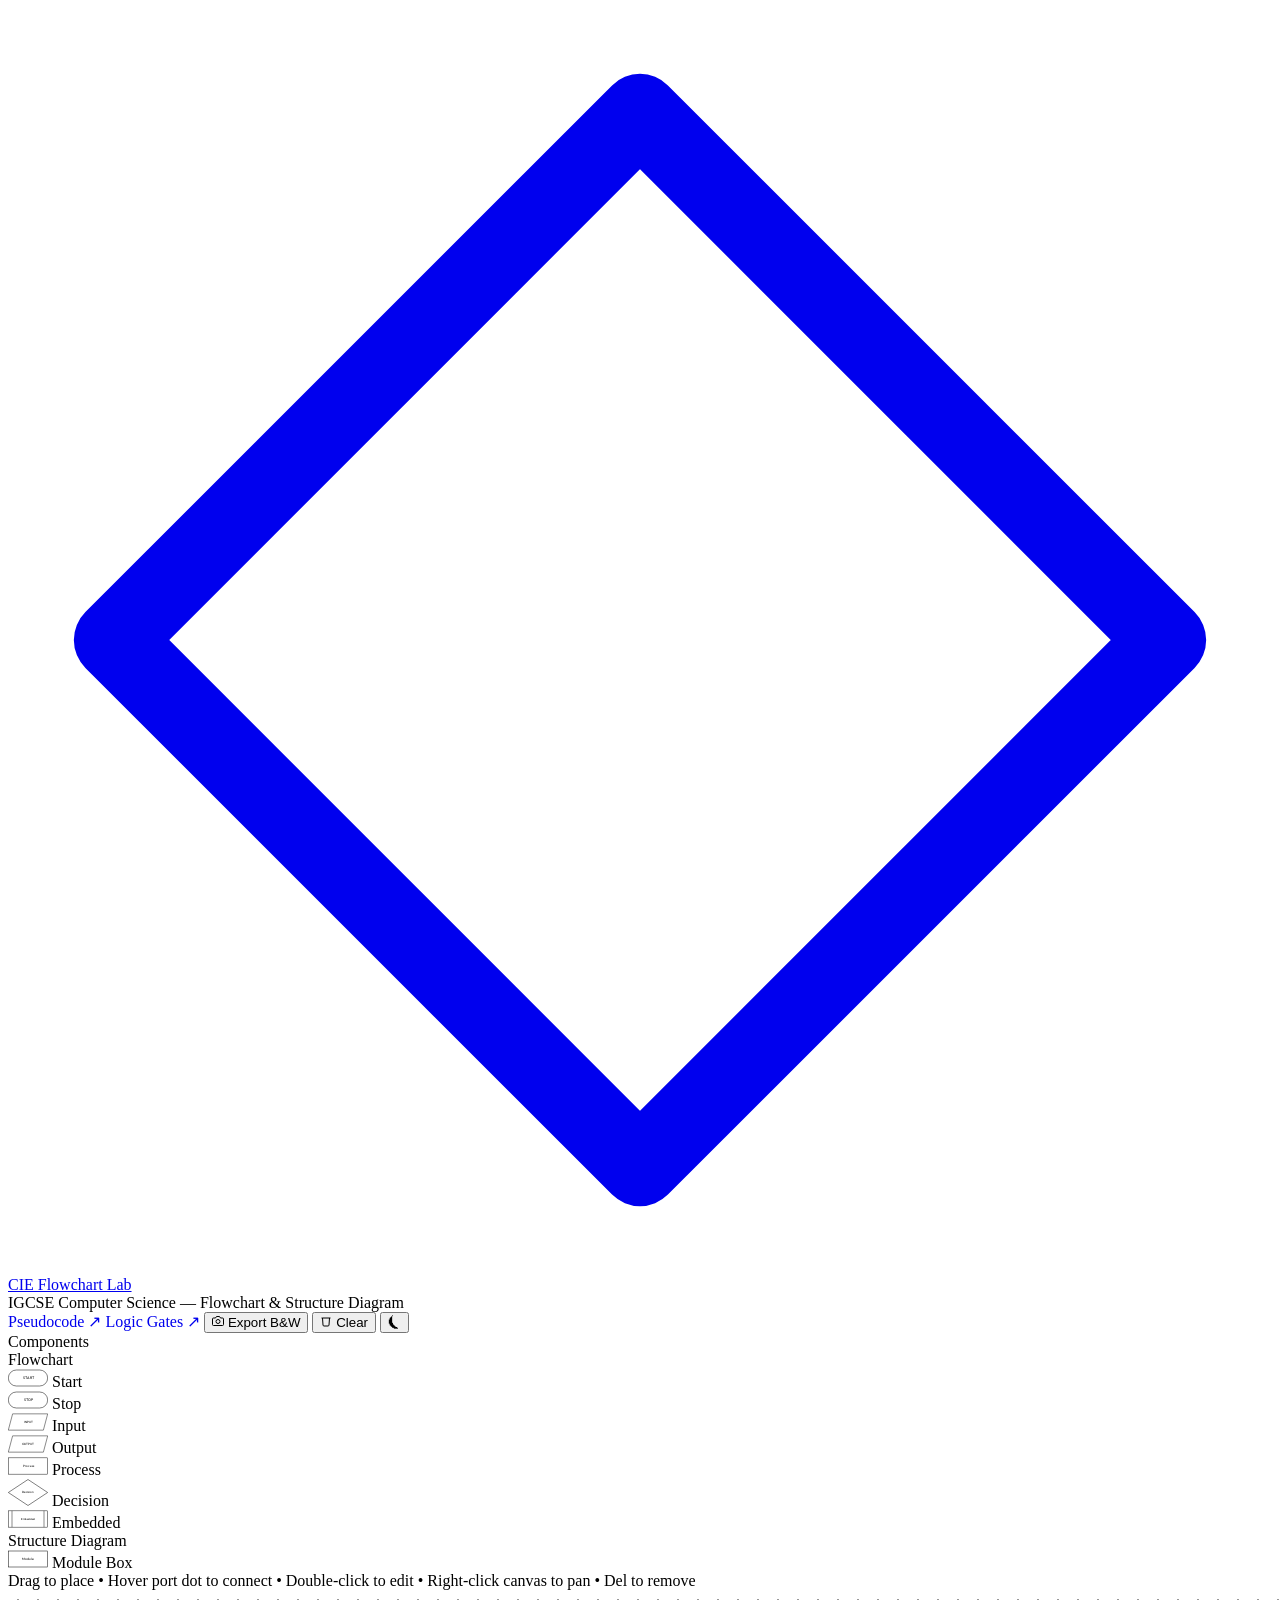
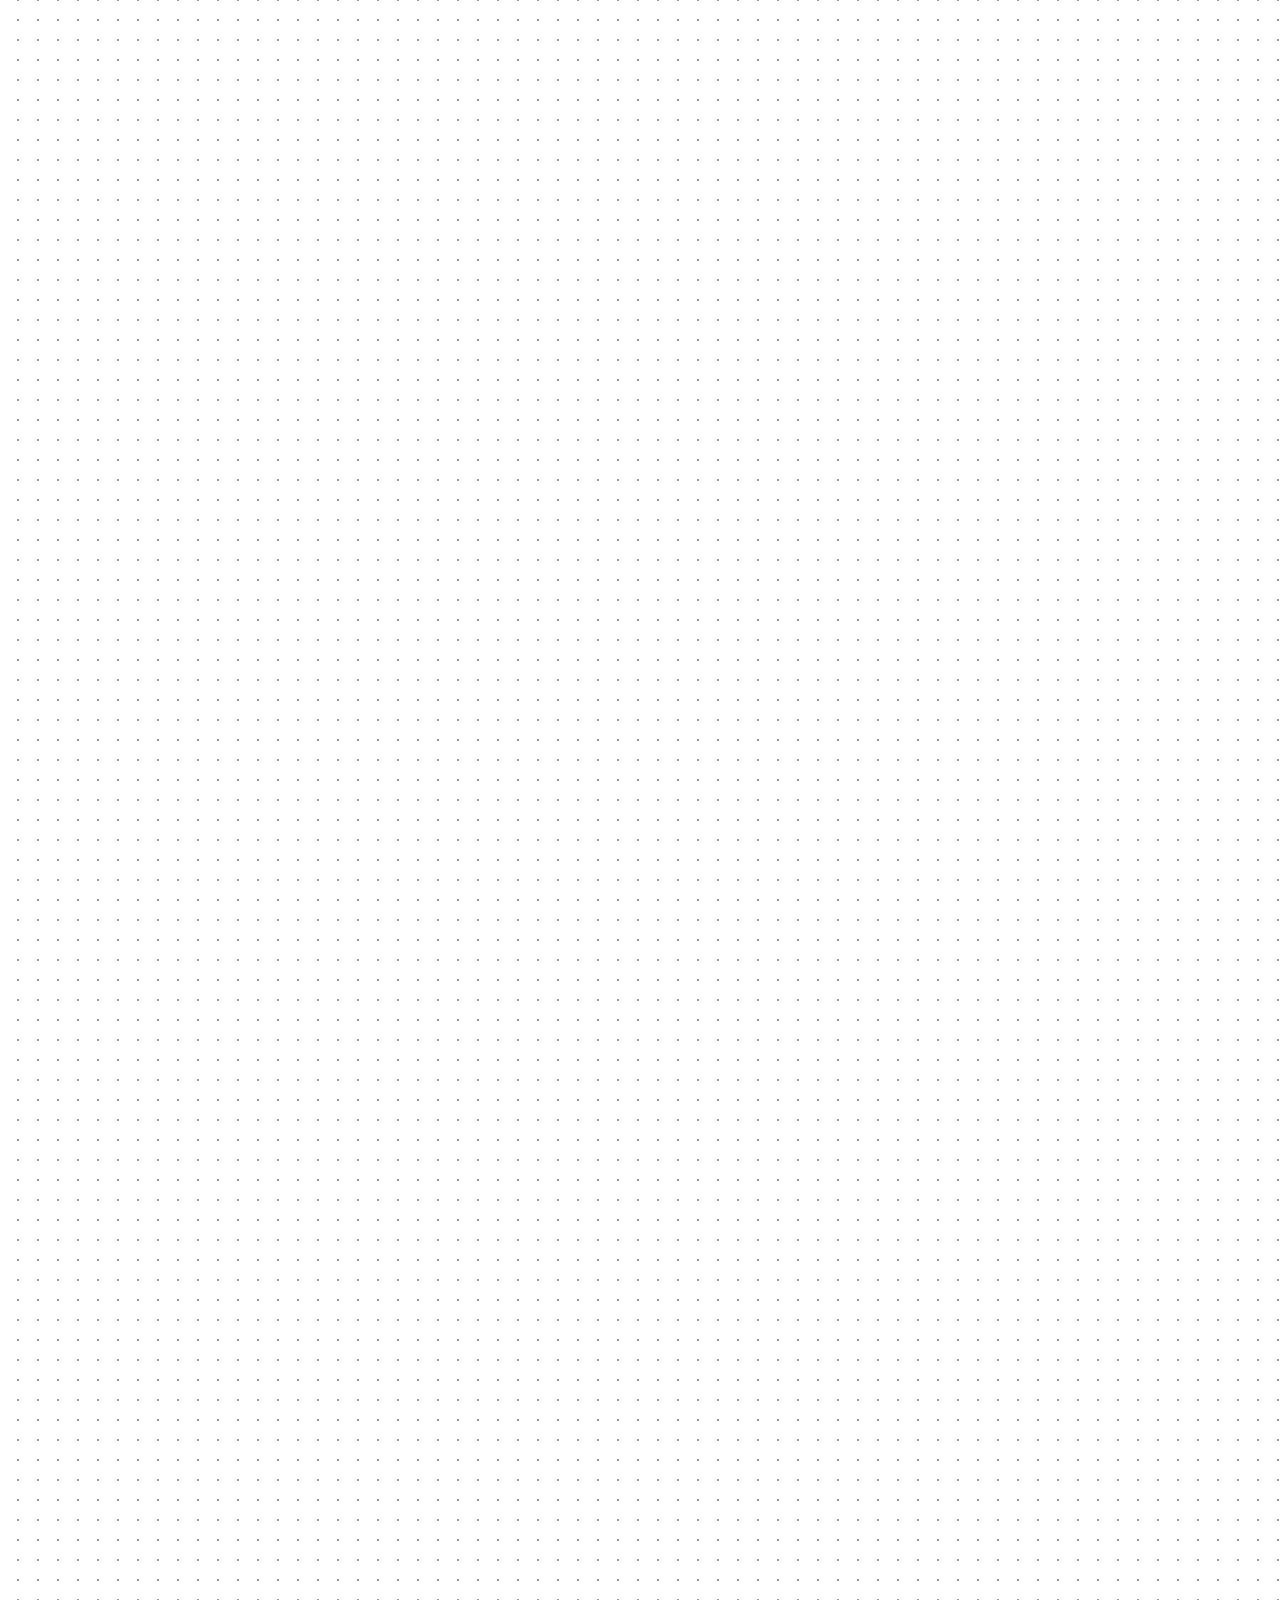
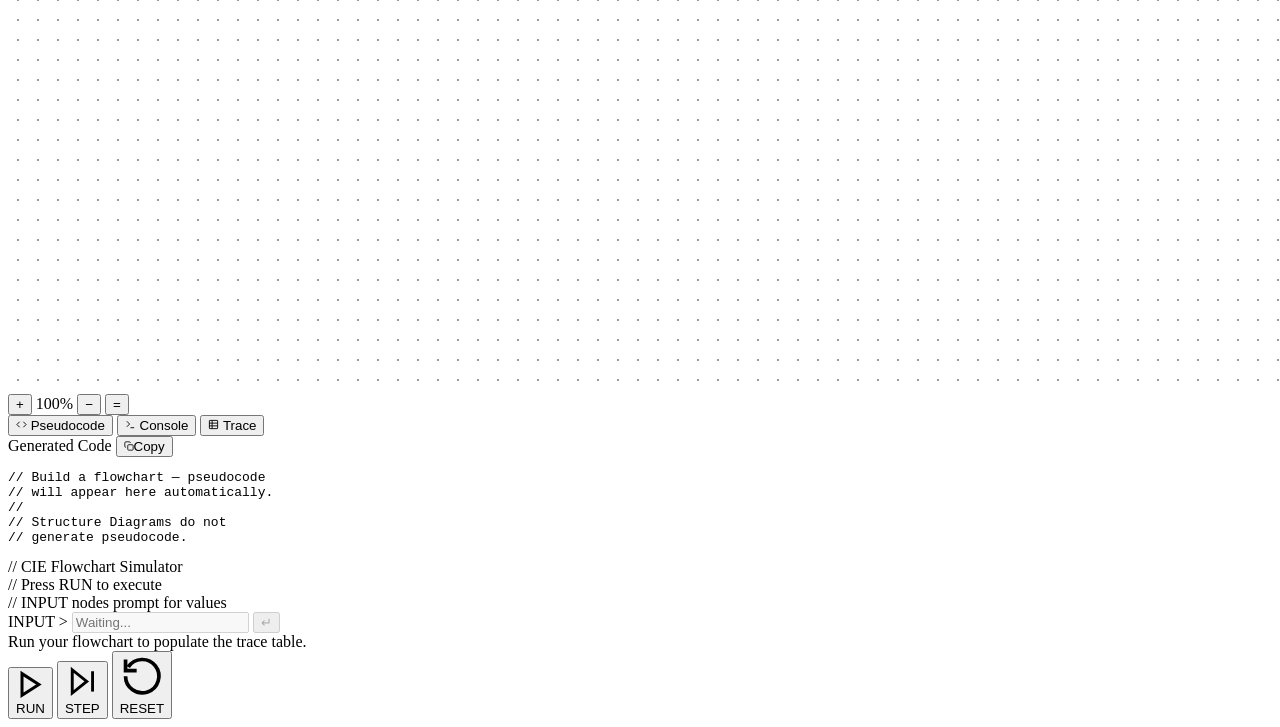
==== src/flowcharts.html @ 946db2f4 "Update flowcharts.html" ====
<!DOCTYPE html>
<html lang="en">
<head>
<meta charset="UTF-8">
<meta name="viewport" content="width=device-width, initial-scale=1.0">
<title>CIE Flowchart Lab</title>
<link rel="preconnect" href="https://fonts.googleapis.com">
<link rel="preconnect" href="https://fonts.gstatic.com" crossorigin>
<link href="https://fonts.googleapis.com/css2?family=JetBrains+Mono:ital,wght@0,300;0,400;0,500;0,600;0,700;1,400&family=Outfit:wght@300;400;500;600;700&display=swap" rel="stylesheet">
<link rel="stylesheet" href="css/flowcharts.css">
</head>
<body>

<!-- TITLE BAR -->
<div id="titlebar">
  <a class="logo" href="https://its-idhem.github.io/IGCSE-CompSci-Lab/">
    <svg viewBox="0 0 24 24" fill="none" stroke="currentColor" stroke-width="1.5" stroke-linecap="round" stroke-linejoin="round">
      <path d="M12 2 L22 12 L12 22 L2 12 Z"/>
    </svg>
    CIE Flowchart Lab
  </a>
  <div class="title-center">IGCSE Computer Science — Flowchart &amp; Structure Diagram</div>
  <div class="title-actions">
    <a class="title-btn" href="https://its-idhem.github.io/IGCSE-CompSci-Lab/src/pseudocode.html" style="text-decoration:none">Pseudocode ↗</a>
    <a class="title-btn" href="https://its-idhem.github.io/IGCSE-CompSci-Lab/src/logic-gates.html" style="text-decoration:none">Logic Gates ↗</a>
    <button class="title-btn" id="btn-export-bw">
      <svg width="12" height="12" viewBox="0 0 24 24" fill="none" stroke="currentColor" stroke-width="2"><path d="M23 19a2 2 0 01-2 2H3a2 2 0 01-2-2V8a2 2 0 012-2h4l2-3h6l2 3h4a2 2 0 012 2z"/><circle cx="12" cy="13" r="4"/></svg>
      Export B&amp;W
    </button>
    <button class="title-btn" id="btn-clear">
      <svg width="12" height="12" viewBox="0 0 24 24" fill="none" stroke="currentColor" stroke-width="2"><polyline points="3 6 5 6 21 6"/><path d="M19 6l-1 14a2 2 0 01-2 2H8a2 2 0 01-2-2L5 6"/></svg>
      Clear
    </button>
    <button class="title-btn" id="btn-theme">⏾</button>
  </div>
</div>

<!-- APP -->
<div id="app">
  <div id="workspace">

    <!-- LEFT SIDEBAR -->
    <div id="left-sidebar">
      <div class="sidebar-header">Components</div>
      <div id="component-library">
        <div class="comp-category">Flowchart</div>
        <div class="comp-item" data-type="START">
          <svg width="40" height="18" viewBox="0 0 120 50"><rect x="1" y="1" width="118" height="48" rx="24" fill="none" stroke="currentColor" stroke-width="1.5"/><text x="60" y="25" text-anchor="middle" dominant-baseline="central" font-size="11" fill="currentColor" font-family="Outfit,sans-serif">START</text></svg>
          <span>Start</span>
        </div>
        <div class="comp-item" data-type="STOP">
          <svg width="40" height="18" viewBox="0 0 120 50"><rect x="1" y="1" width="118" height="48" rx="24" fill="none" stroke="currentColor" stroke-width="1.5"/><text x="60" y="25" text-anchor="middle" dominant-baseline="central" font-size="11" fill="currentColor" font-family="Outfit,sans-serif">STOP</text></svg>
          <span>Stop</span>
        </div>
        <div class="comp-item" data-type="INPUT">
          <svg width="40" height="18" viewBox="0 0 130 55"><polygon points="15,1 129,1 115,54 1,54" fill="none" stroke="currentColor" stroke-width="1.5"/><text x="65" y="28" text-anchor="middle" dominant-baseline="central" font-size="10" fill="currentColor" font-family="Outfit,sans-serif">INPUT</text></svg>
          <span>Input</span>
        </div>
        <div class="comp-item" data-type="OUTPUT">
          <svg width="40" height="18" viewBox="0 0 130 55"><polygon points="15,1 129,1 115,54 1,54" fill="none" stroke="currentColor" stroke-width="1.5"/><text x="65" y="28" text-anchor="middle" dominant-baseline="central" font-size="10" fill="currentColor" font-family="Outfit,sans-serif">OUTPUT</text></svg>
          <span>Output</span>
        </div>
        <div class="comp-item" data-type="PROCESS">
          <svg width="40" height="18" viewBox="0 0 130 55"><rect x="1" y="1" width="128" height="53" fill="none" stroke="currentColor" stroke-width="1.5"/><text x="65" y="28" text-anchor="middle" dominant-baseline="central" font-size="10" fill="currentColor" font-family="Outfit,sans-serif">Process</text></svg>
          <span>Process</span>
        </div>
        <div class="comp-item" data-type="DECISION">
          <svg width="40" height="27" viewBox="0 0 120 80"><polygon points="60,1 119,40 60,79 1,40" fill="none" stroke="currentColor" stroke-width="1.5"/><text x="60" y="40" text-anchor="middle" dominant-baseline="central" font-size="9" fill="currentColor" font-family="Outfit,sans-serif">Decision</text></svg>
          <span>Decision</span>
        </div>
        <div class="comp-item" data-type="EMBEDDED">
          <svg width="40" height="18" viewBox="0 0 130 55"><rect x="1" y="1" width="128" height="53" fill="none" stroke="currentColor" stroke-width="1.5"/><line x1="13" y1="1" x2="13" y2="54" stroke="currentColor" stroke-width="1.5"/><line x1="117" y1="1" x2="117" y2="54" stroke="currentColor" stroke-width="1.5"/><text x="65" y="28" text-anchor="middle" dominant-baseline="central" font-size="9" fill="currentColor" font-family="Outfit,sans-serif">Embedded</text></svg>
          <span>Embedded</span>
        </div>
        <div class="comp-category">Structure Diagram</div>
        <div class="comp-item" data-type="MODULE">
          <svg width="40" height="18" viewBox="0 0 120 50"><rect x="1" y="1" width="118" height="48" fill="none" stroke="currentColor" stroke-width="1.5"/><text x="60" y="25" text-anchor="middle" dominant-baseline="central" font-size="10" fill="currentColor" font-family="Outfit,sans-serif">Module</text></svg>
          <span>Module Box</span>
        </div>
        <div class="comp-hints">
          Drag to place • Hover port dot to connect • Double-click to edit • Right-click canvas to pan • Del to remove
        </div>
      </div>
    </div>

    <!-- CANVAS AREA -->
    <div id="canvas-wrapper">
      <svg id="canvas" viewBox="0 0 3000 2000" width="3000" height="2000" xmlns="http://www.w3.org/2000/svg">
        <defs>
          <pattern id="dot-grid" width="20" height="20" patternUnits="userSpaceOnUse">
            <circle cx="10" cy="10" r="0.75" fill="var(--canvas-grid)"/>
          </pattern>
          <marker id="arr" markerWidth="9" markerHeight="6" refX="8" refY="3" orient="auto">
            <path d="M0,0 L0,6 L9,3 Z" fill="var(--text-secondary)"/>
          </marker>
          <marker id="arr-sel" markerWidth="9" markerHeight="6" refX="8" refY="3" orient="auto">
            <path d="M0,0 L0,6 L9,3 Z" fill="var(--accent)"/>
          </marker>
          <marker id="arr-bw" markerWidth="9" markerHeight="6" refX="8" refY="3" orient="auto">
            <path d="M0,0 L0,6 L9,3 Z" fill="#111"/>
          </marker>
        </defs>
        <rect id="canvas-bg" width="3000" height="2000" fill="url(#dot-grid)"/>
        <g id="connections-layer"></g>
        <g id="nodes-layer"></g>
        <path id="temp-conn" fill="none" stroke="var(--accent)" stroke-width="1.5"
              stroke-dasharray="7 4" visibility="hidden" pointer-events="none"/>
        <circle id="snap-ring" r="10" fill="none" stroke="var(--green)" stroke-width="2"
                stroke-dasharray="3 2" visibility="hidden" pointer-events="none"/>
        <rect id="sel-box" x="0" y="0" width="0" height="0"
              fill="rgba(167,139,250,0.06)" stroke="var(--accent)" stroke-width="1"
              stroke-dasharray="5 3" visibility="hidden" pointer-events="none"/>
      </svg>

    </div>

    <!-- RESIZER -->
    <div id="right-resizer"></div>

    <!-- ZOOM CONTROLS — between resizer and right panel, moves with panel -->
    <div id="zoom-controls">
      <button class="zoom-btn" id="btn-zi" title="Zoom in">+</button>
      <span class="zoom-btn zoom-label" id="zoom-label">100%</span>
      <button class="zoom-btn" id="btn-zo" title="Zoom out">−</button>
      <button class="zoom-btn" id="btn-zf" title="Fit to screen">=</button>
    </div>

    <!-- RIGHT PANEL -->
    <div id="right-panel">
      <div id="rp-tabs">
        <button class="rp-tab active" data-tab="pseudocode">
          <svg width="11" height="11" viewBox="0 0 24 24" fill="none" stroke="currentColor" stroke-width="2"><polyline points="16 18 22 12 16 6"/><polyline points="8 6 2 12 8 18"/></svg>
          Pseudocode
        </button>
        <button class="rp-tab" data-tab="console">
          <svg width="11" height="11" viewBox="0 0 24 24" fill="none" stroke="currentColor" stroke-width="2"><polyline points="4 17 10 11 4 5"/><line x1="12" y1="19" x2="20" y2="19"/></svg>
          Console
        </button>
        <button class="rp-tab" data-tab="trace">
          <svg width="11" height="11" viewBox="0 0 24 24" fill="none" stroke="currentColor" stroke-width="2"><rect x="3" y="3" width="18" height="18" rx="1"/><line x1="3" y1="9" x2="21" y2="9"/><line x1="3" y1="15" x2="21" y2="15"/><line x1="9" y1="3" x2="9" y2="21"/></svg>
          Trace
        </button>
      </div>

      <div class="rp-pane active" id="pane-pseudocode">
        <div id="pseudo-toolbar">
          <span class="pane-label">Generated Code</span>
          <button class="mini-btn" id="btn-copy-pseudo">
            <svg width="10" height="10" viewBox="0 0 24 24" fill="none" stroke="currentColor" stroke-width="2"><rect x="9" y="9" width="13" height="13" rx="2"/><path d="M5 15H4a2 2 0 01-2-2V4a2 2 0 012-2h9a2 2 0 012 2v1"/></svg>Copy
          </button>
        </div>
        <pre id="pseudocode-out">// Build a flowchart — pseudocode
// will appear here automatically.
//
// Structure Diagrams do not
// generate pseudocode.</pre>
      </div>

      <div class="rp-pane" id="pane-console">
        <div id="console-out">
          <div class="c-welcome">// CIE Flowchart Simulator</div>
          <div class="c-welcome">// Press RUN to execute</div>
          <div class="c-welcome">// INPUT nodes prompt for values</div>
        </div>
        <div id="console-input-row">
          <span id="c-prompt">INPUT &gt;</span>
          <input id="c-input" type="text" autocomplete="off" spellcheck="false" placeholder="Waiting..." disabled>
          <button id="c-submit" disabled>↵</button>
        </div>
      </div>

      <div class="rp-pane" id="pane-trace">
        <div id="trace-wrap">
          <div class="trace-hint">Run your flowchart to populate the trace table.</div>
        </div>
      </div>

      <div id="rp-actions">
        <button class="action-btn primary" id="btn-run">
          <svg viewBox="0 0 24 24" fill="none" stroke="currentColor" stroke-width="2.5"><polygon points="5 3 19 12 5 21 5 3"/></svg>RUN
        </button>
        <button class="action-btn" id="btn-step">
          <svg viewBox="0 0 24 24" fill="none" stroke="currentColor" stroke-width="2"><polygon points="5 4 15 12 5 20 5 4"/><line x1="19" y1="5" x2="19" y2="19"/></svg>STEP
        </button>
        <button class="action-btn" id="btn-reset">
          <svg viewBox="0 0 24 24" fill="none" stroke="currentColor" stroke-width="2"><path d="M3 12a9 9 0 101.5-5M3 3v6h6"/></svg>RESET
        </button>
      </div>
    </div>

  </div>
</div>

<!-- DRAG GHOST -->
<svg id="drag-ghost" style="display:none;position:fixed;pointer-events:none;z-index:999;opacity:0.8;" xmlns="http://www.w3.org/2000/svg"></svg>

<!-- EMBEDDED MODAL -->
<div id="embedded-overlay" style="display:none">
  <div id="embedded-modal">
    <div class="modal-header">
      <span class="modal-title">Embedded System — Local Pseudocode</span>
      <button class="modal-close" id="embedded-close">✕</button>
    </div>
    <div class="modal-sub">Write the pseudocode for this module. It will be inlined in the output.</div>
    <textarea id="embedded-editor" spellcheck="false" placeholder="// FOR i ← 1 TO n&#10;//    OUTPUT i&#10;// NEXT i"></textarea>
    <div class="modal-footer">
      <button class="modal-btn" id="embedded-cancel">Cancel</button>
      <button class="modal-btn accent" id="embedded-save">Save</button>
    </div>
  </div>
</div>

<!-- INLINE TEXT EDITOR -->
<div id="inline-edit" style="display:none"><input id="inline-input" type="text" autocomplete="off" spellcheck="false"></div>

<script src="js/flowcharts.js"></script>
</body>
</html>
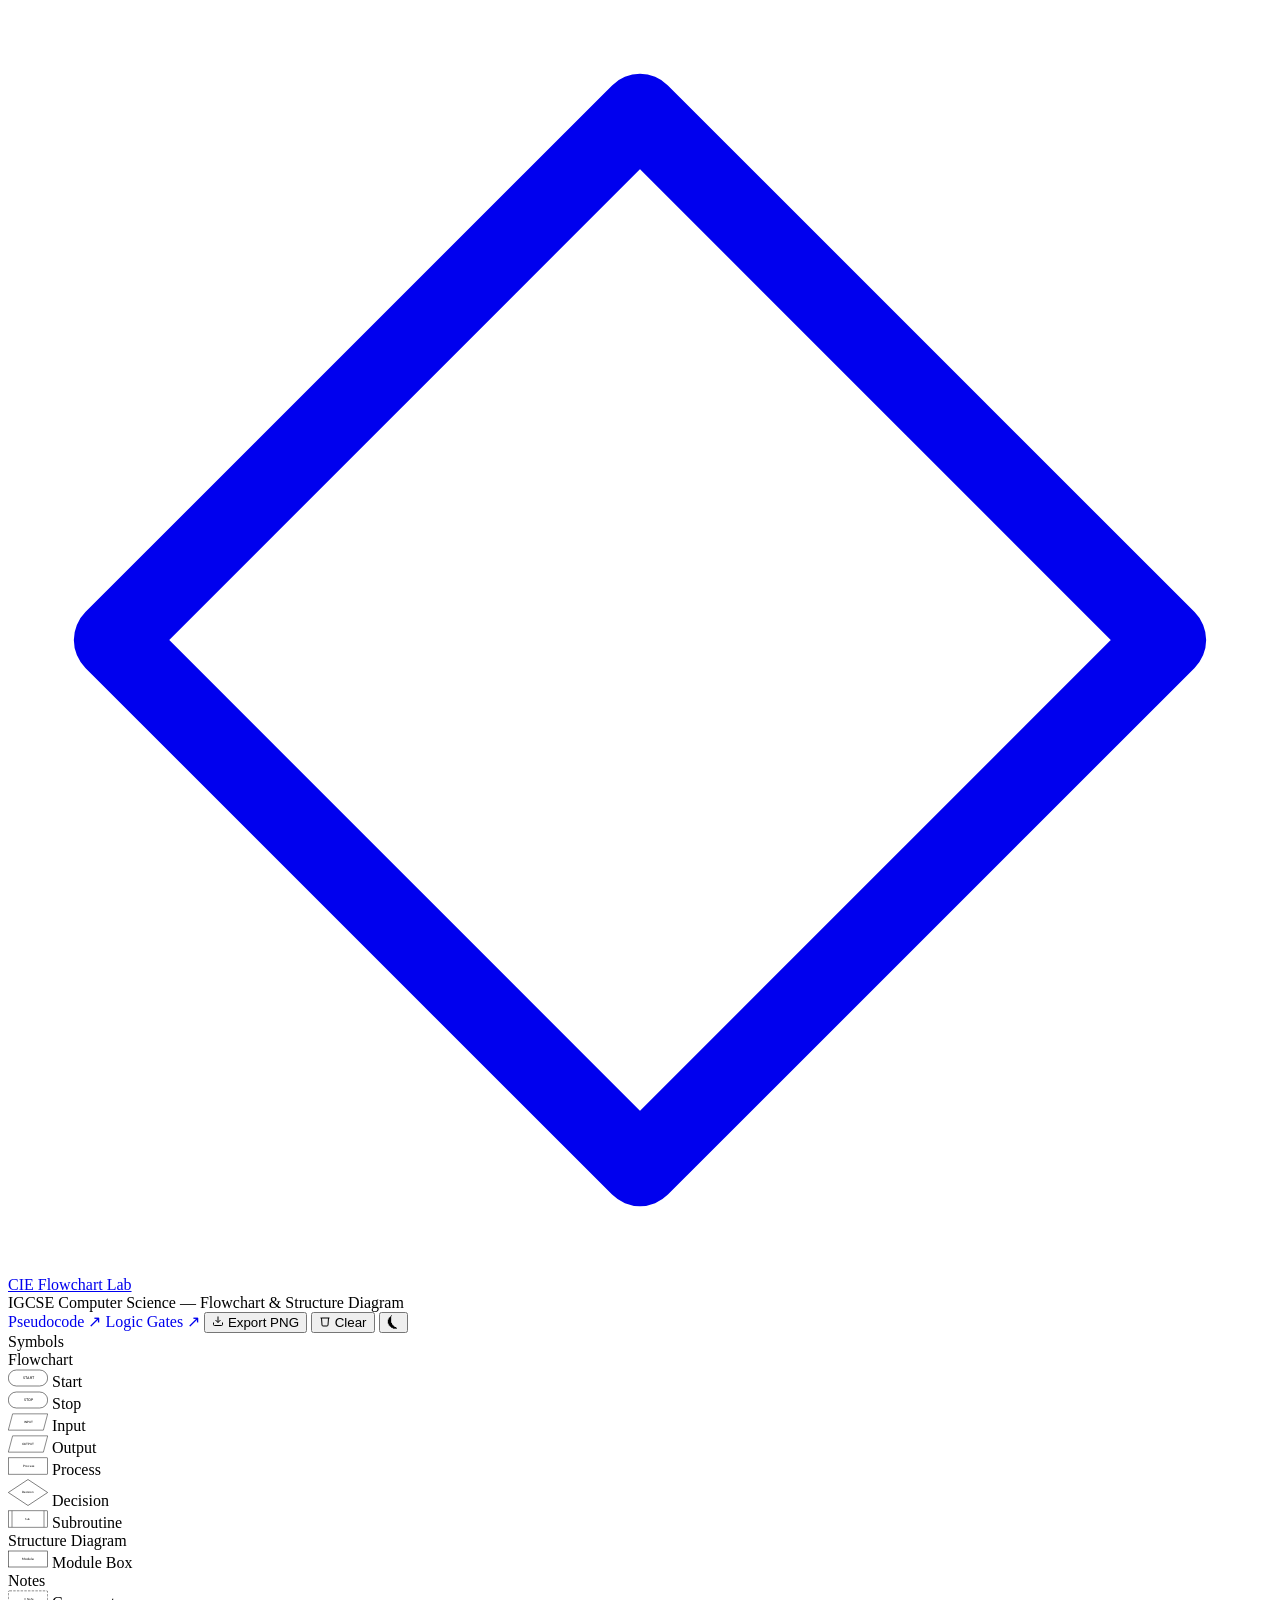
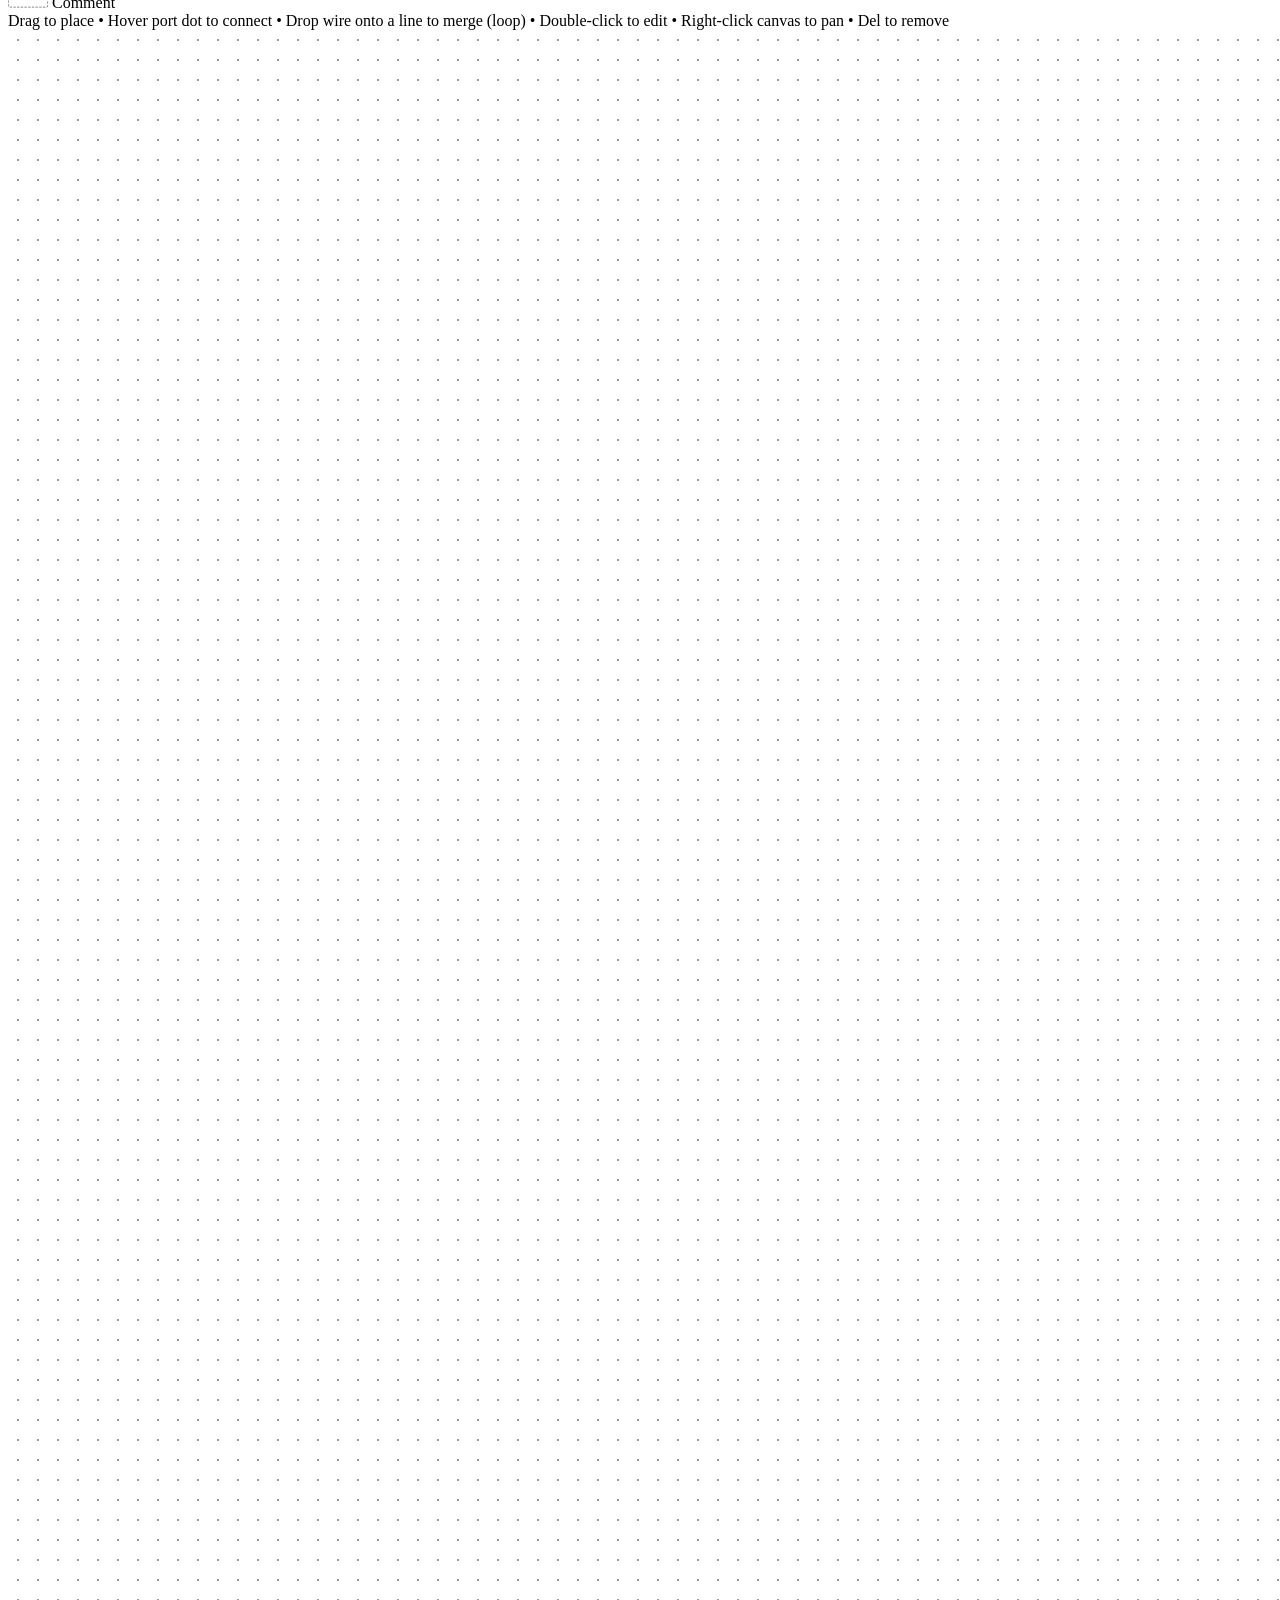
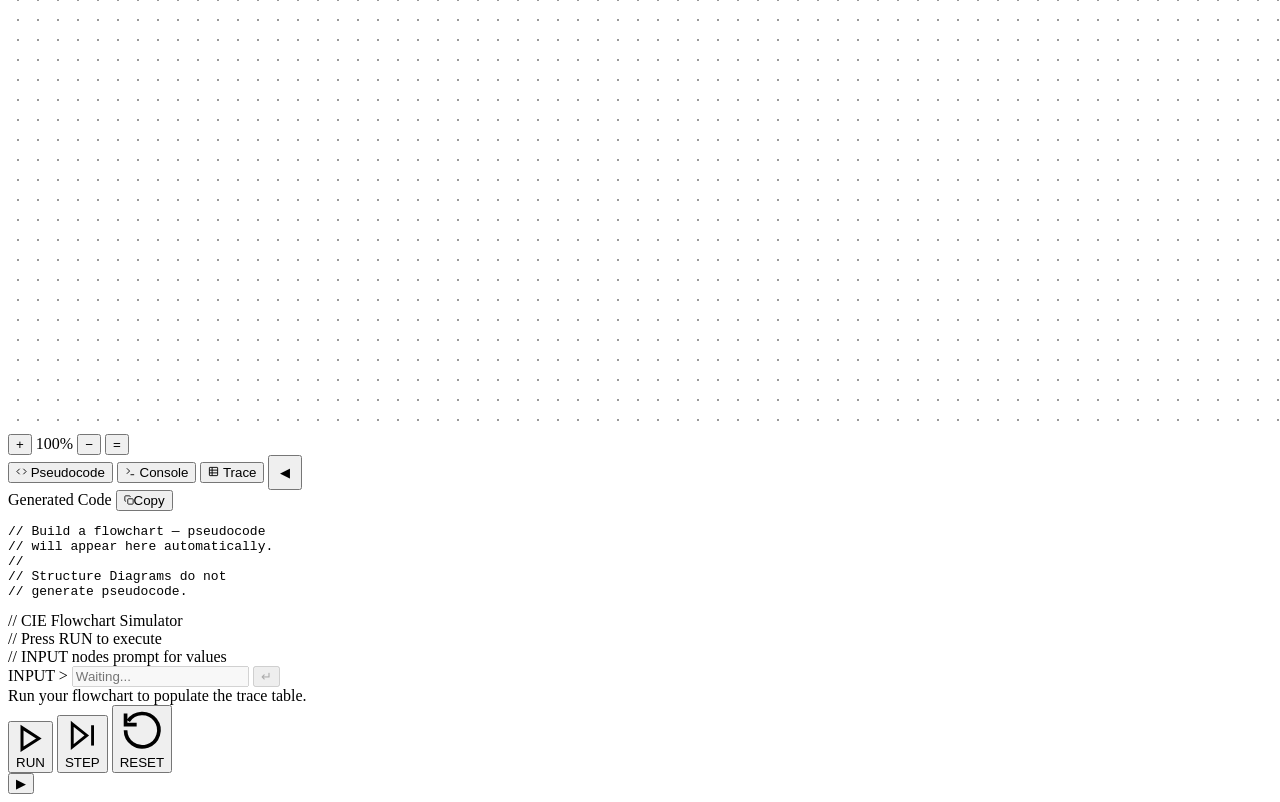
==== commit 827bc3ef: "Update flowcharts.html" ====
--- a/src/flowcharts.html
+++ b/src/flowcharts.html
@@ -21,11 +21,11 @@
   </a>
   <div class="title-center">IGCSE Computer Science — Flowchart &amp; Structure Diagram</div>
   <div class="title-actions">
-    <a class="title-btn" href="https://its-idhem.github.io/IGCSE-CompSci-Lab/src/pseudocode.html" style="text-decoration:none">Pseudocode ↗</a>
-    <a class="title-btn" href="https://its-idhem.github.io/IGCSE-CompSci-Lab/src/logic-gates.html" style="text-decoration:none">Logic Gates ↗</a>
-    <button class="title-btn" id="btn-export-bw">
-      <svg width="12" height="12" viewBox="0 0 24 24" fill="none" stroke="currentColor" stroke-width="2"><path d="M23 19a2 2 0 01-2 2H3a2 2 0 01-2-2V8a2 2 0 012-2h4l2-3h6l2 3h4a2 2 0 012 2z"/><circle cx="12" cy="13" r="4"/></svg>
-      Export B&amp;W
+    <a class="title-btn" href="pseudocode.html" style="text-decoration:none">Pseudocode ↗</a>
+    <a class="title-btn" href="logic-gates.html" style="text-decoration:none">Logic Gates ↗</a>
+    <button class="title-btn" id="btn-export-png">
+      <svg width="12" height="12" viewBox="0 0 24 24" fill="none" stroke="currentColor" stroke-width="2"><path d="M21 15v4a2 2 0 01-2 2H5a2 2 0 01-2-2v-4"/><polyline points="7 10 12 15 17 10"/><line x1="12" y1="15" x2="12" y2="3"/></svg>
+      Export PNG
     </button>
     <button class="title-btn" id="btn-clear">
       <svg width="12" height="12" viewBox="0 0 24 24" fill="none" stroke="currentColor" stroke-width="2"><polyline points="3 6 5 6 21 6"/><path d="M19 6l-1 14a2 2 0 01-2 2H8a2 2 0 01-2-2L5 6"/></svg>
@@ -41,7 +41,7 @@
 
     <!-- LEFT SIDEBAR -->
     <div id="left-sidebar">
-      <div class="sidebar-header">Components</div>
+      <div class="sidebar-header">Symbols</div>
       <div id="component-library">
         <div class="comp-category">Flowchart</div>
         <div class="comp-item" data-type="START">
@@ -69,16 +69,21 @@
           <span>Decision</span>
         </div>
         <div class="comp-item" data-type="EMBEDDED">
-          <svg width="40" height="18" viewBox="0 0 130 55"><rect x="1" y="1" width="128" height="53" fill="none" stroke="currentColor" stroke-width="1.5"/><line x1="13" y1="1" x2="13" y2="54" stroke="currentColor" stroke-width="1.5"/><line x1="117" y1="1" x2="117" y2="54" stroke="currentColor" stroke-width="1.5"/><text x="65" y="28" text-anchor="middle" dominant-baseline="central" font-size="9" fill="currentColor" font-family="Outfit,sans-serif">Embedded</text></svg>
-          <span>Embedded</span>
+          <svg width="40" height="18" viewBox="0 0 130 55"><rect x="1" y="1" width="128" height="53" fill="none" stroke="currentColor" stroke-width="1.5"/><line x1="13" y1="1" x2="13" y2="54" stroke="currentColor" stroke-width="1.5"/><line x1="117" y1="1" x2="117" y2="54" stroke="currentColor" stroke-width="1.5"/><text x="65" y="28" text-anchor="middle" dominant-baseline="central" font-size="9" fill="currentColor" font-family="Outfit,sans-serif">Sub</text></svg>
+          <span>Subroutine</span>
         </div>
         <div class="comp-category">Structure Diagram</div>
         <div class="comp-item" data-type="MODULE">
           <svg width="40" height="18" viewBox="0 0 120 50"><rect x="1" y="1" width="118" height="48" fill="none" stroke="currentColor" stroke-width="1.5"/><text x="60" y="25" text-anchor="middle" dominant-baseline="central" font-size="10" fill="currentColor" font-family="Outfit,sans-serif">Module</text></svg>
           <span>Module Box</span>
         </div>
+        <div class="comp-category">Notes</div>
+        <div class="comp-item" data-type="COMMENT">
+          <svg width="40" height="18" viewBox="0 0 130 55"><rect x="1" y="1" width="128" height="53" rx="4" fill="none" stroke="currentColor" stroke-width="1.5" stroke-dasharray="8 4"/><text x="65" y="28" text-anchor="middle" dominant-baseline="central" font-size="9" fill="currentColor" font-family="Outfit,sans-serif">// Note</text></svg>
+          <span>Comment</span>
+        </div>
         <div class="comp-hints">
-          Drag to place • Hover port dot to connect • Double-click to edit • Right-click canvas to pan • Del to remove
+          Drag to place • Hover port dot to connect • Drop wire onto a line to merge (loop) • Double-click to edit • Right-click canvas to pan • Del to remove
         </div>
       </div>
     </div>
@@ -140,6 +145,7 @@
           <svg width="11" height="11" viewBox="0 0 24 24" fill="none" stroke="currentColor" stroke-width="2"><rect x="3" y="3" width="18" height="18" rx="1"/><line x1="3" y1="9" x2="21" y2="9"/><line x1="3" y1="15" x2="21" y2="15"/><line x1="9" y1="3" x2="9" y2="21"/></svg>
           Trace
         </button>
+        <button class="rp-tab" id="btn-close-panel" style="flex:0;margin-left:auto;padding:8px 10px;" title="Close panel">◀</button>
       </div>
 
       <div class="rp-pane active" id="pane-pseudocode">
@@ -186,7 +192,9 @@
           <svg viewBox="0 0 24 24" fill="none" stroke="currentColor" stroke-width="2"><path d="M3 12a9 9 0 101.5-5M3 3v6h6"/></svg>RESET
         </button>
       </div>
-    </div>
+    </div><!-- /#right-panel -->
+
+    <button id="btn-open-panel" title="Open panel">▶</button>
 
   </div>
 </div>
@@ -213,6 +221,19 @@
 <!-- INLINE TEXT EDITOR -->
 <div id="inline-edit" style="display:none"><input id="inline-input" type="text" autocomplete="off" spellcheck="false"></div>
 
+<!-- BRANCH LABEL MODAL -->
+<div id="branch-label-overlay" style="display:none">
+  <div id="branch-label-modal">
+    <div class="blm-title">Label this connection</div>
+    <div class="blm-sub">Which branch does this wire represent?</div>
+    <div class="blm-buttons">
+      <button class="blm-btn yes" id="blm-yes">Yes</button>
+      <button class="blm-btn no"  id="blm-no">No</button>
+    </div>
+    <button class="blm-cancel" id="blm-cancel">Cancel</button>
+  </div>
+</div>
+
 <script src="js/flowcharts.js"></script>
 </body>
 </html>
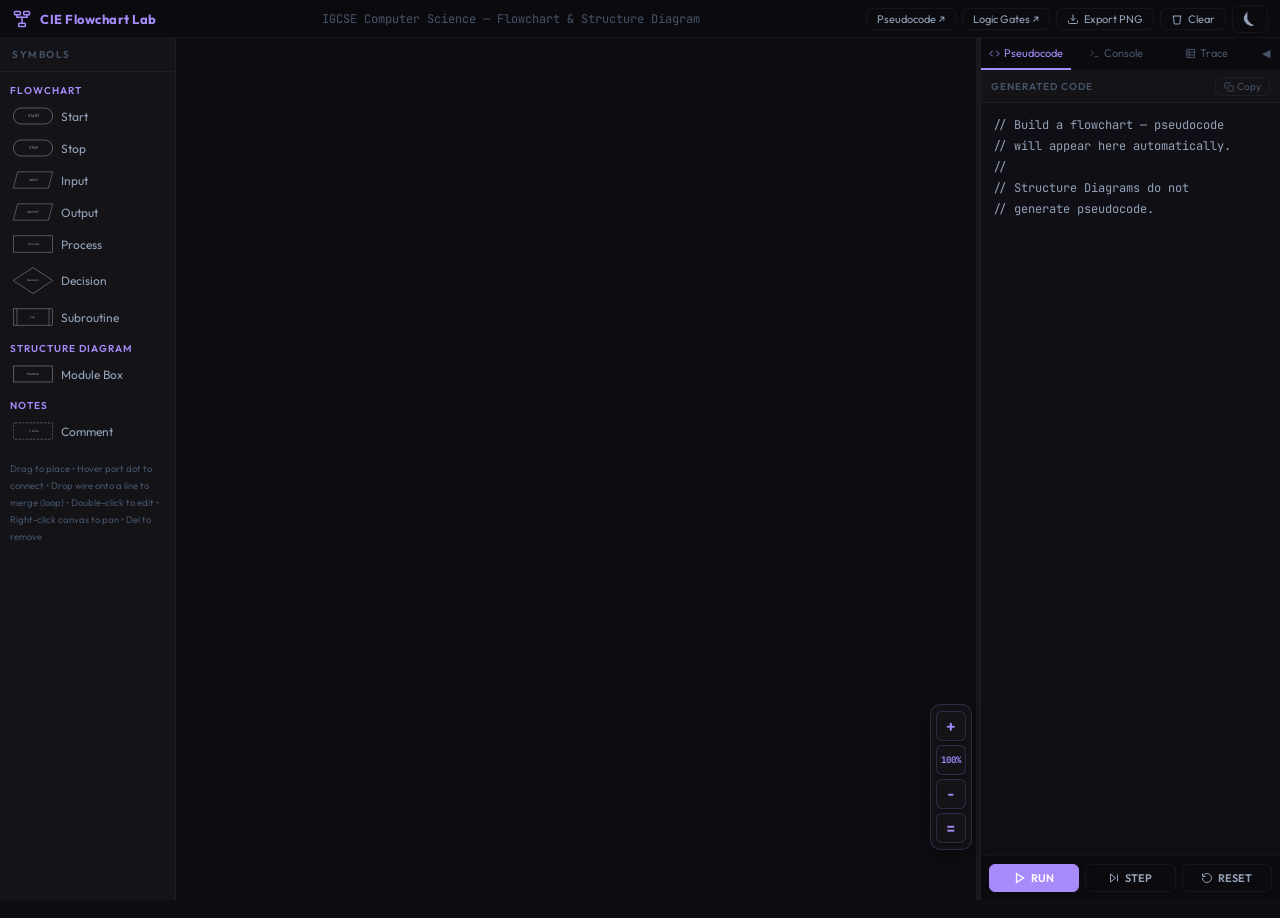
==== commit c3e555bd: "Update flowcharts.html" ====
--- a/src/flowcharts.html
+++ b/src/flowcharts.html
@@ -14,10 +14,14 @@
 <!-- TITLE BAR -->
 <div id="titlebar">
   <a class="logo" href="https://its-idhem.github.io/IGCSE-CompSci-Lab/">
-    <svg viewBox="0 0 24 24" fill="none" stroke="currentColor" stroke-width="1.5" stroke-linecap="round" stroke-linejoin="round">
-      <path d="M12 2 L22 12 L12 22 L2 12 Z"/>
+    <svg viewBox="0 0 24 24" fill="none" stroke="var(--accent)" stroke-width="1.8" stroke-linecap="round" stroke-linejoin="round" style="width: 20px; height: 20px;">
+      <rect x="3" y="3" width="7" height="4" rx="1"/>
+      <rect x="14" y="3" width="7" height="4" rx="1"/>
+      <rect x="8" y="17" width="8" height="4" rx="1"/>
+      <line x1="6" y1="7" x2="6" y2="10"/><line x1="18" y1="7" x2="18" y2="10"/>
+      <line x1="6" y1="10" x2="18" y2="10"/><line x1="12" y1="10" x2="12" y2="17"/>
     </svg>
-    CIE Flowchart Lab
+   CIE Flowchart Lab
   </a>
   <div class="title-center">IGCSE Computer Science — Flowchart &amp; Structure Diagram</div>
   <div class="title-actions">
@@ -234,6 +238,8 @@
   </div>
 </div>
 
+<a href="https://github.com/its-idhem" class="made-by-link">made by its-idhem</a>
+
 <script src="js/flowcharts.js"></script>
 </body>
 </html>
--- a/src/css/flowcharts.css
+++ b/src/css/flowcharts.css
@@ -0,0 +1,529 @@
+/* CIE Flowchart Lab — flowcharts.css (v5) */
+
+/* ── THEME VARIABLES ─────────────────────────────────── */
+:root {
+  --bg-main:       #0d0d12;
+  --bg-panel:      #131318;
+  --bg-editor:     #0f0f15;
+  --bg-sidebar:    #0a0a0f;
+  --bg-hover:      #1a1a24;
+  --bg-active:     #1e1e2e;
+  --accent:        #a78bfa;
+  --accent-dim:    rgba(167,139,250,0.15);
+  --accent-glow:   rgba(167,139,250,0.25);
+  --green:         #22c55e;
+  --red:           #f87171;
+  --yellow:        #fbbf24;
+  --cyan:          #67e8f9;
+  --text-primary:  #e2e8f0;
+  --text-secondary:#94a3b8;
+  --text-muted:    #475569;
+  --border:        rgba(148,163,184,0.08);
+  --border-bright: rgba(167,139,250,0.2);
+  --scrollbar:     rgba(100,100,140,0.2);
+  --font-mono:     'JetBrains Mono','Fira Code',monospace;
+  --font-ui:       'Outfit',sans-serif;
+  --radius:        6px;
+  --transition:    0.15s cubic-bezier(0.4,0,0.2,1);
+  --canvas-grid:   rgba(148,163,184,0.07);
+}
+
+body.light-mode {
+  --bg-main:       #f8fafc;
+  --bg-panel:      #f0f0f5;
+  --bg-editor:     #ffffff;
+  --bg-sidebar:    #e8e8f0;
+  --bg-hover:      #ede9fb;
+  --bg-active:     #d8d8ee;
+  --accent:        #7c3aed;
+  --accent-dim:    rgba(124,58,237,0.12);
+  --accent-glow:   rgba(124,58,237,0.2);
+  --green:         #15803d;
+  --red:           #dc2626;
+  --yellow:        #b45309;
+  --cyan:          #0369a1;
+  --text-primary:  #1e1b2e;
+  --text-secondary:#4a4a6a;
+  --text-muted:    #7a7a9a;
+  --border:        rgba(0,0,0,0.08);
+  --border-bright: rgba(124,58,237,0.25);
+  --scrollbar:     rgba(0,0,0,0.12);
+  --canvas-grid:   rgba(0,0,60,0.06);
+}
+
+/* ── RESET ───────────────────────────────────────────── */
+*,*::before,*::after { box-sizing:border-box; margin:0; padding:0; }
+::-webkit-scrollbar { width:6px; height:6px; }
+::-webkit-scrollbar-track { background:transparent; }
+::-webkit-scrollbar-thumb { background:var(--scrollbar); border-radius:3px; }
+
+html,body {
+  height:100%; background:var(--bg-main); color:var(--text-primary);
+  font-family:var(--font-ui); overflow:hidden; font-size:14px; user-select:none;
+}
+
+/* ── TITLEBAR ────────────────────────────────────────── */
+#titlebar {
+  position:fixed; top:0; left:0; right:0; height:38px;
+  background:var(--bg-sidebar); border-bottom:1px solid var(--border);
+  display:flex; align-items:center; padding:0 12px; z-index:200; gap:16px;
+}
+.logo {
+  display:flex; align-items:center; gap:8px;
+  font-weight:700; font-size:13px; color:var(--accent);
+  letter-spacing:0.5px; text-decoration:none; white-space:nowrap; flex-shrink:0;
+}
+.logo svg { width:20px; height:20px; flex-shrink:0; }
+.title-center {
+  flex:1; text-align:center; font-size:12px;
+  color:var(--text-muted); font-family:var(--font-mono);
+}
+.title-actions { display:flex; gap:6px; align-items:center; }
+.title-btn {
+  background:transparent; border:1px solid var(--border);
+  color:var(--text-secondary); font-family:var(--font-ui);
+  font-size:11px; padding:3px 10px; border-radius:var(--radius);
+  cursor:pointer; transition:var(--transition);
+  display:flex; align-items:center; gap:5px;
+  text-decoration:none; white-space:nowrap;
+}
+.title-btn:hover { background:var(--bg-hover); color:var(--text-primary); border-color:var(--border-bright); }
+#btn-theme { font-size:14px; padding:4px 10px; }
+
+/* ── LAYOUT ──────────────────────────────────────────── */
+#app { display:flex; flex-direction:column; height:100vh; padding-top:38px; }
+#workspace { display:flex; flex:1; overflow:hidden; position:relative; }
+
+/* ── LEFT SIDEBAR ────────────────────────────────────── */
+#left-sidebar {
+  width:176px; flex-shrink:0; background:var(--bg-panel);
+  border-right:1px solid var(--border); display:flex; flex-direction:column; overflow:hidden;
+}
+.sidebar-header {
+  padding:10px 12px; font-size:10px; font-weight:600;
+  text-transform:uppercase; letter-spacing:1.5px;
+  color:var(--text-muted); border-bottom:1px solid var(--border); flex-shrink:0;
+}
+#component-library { flex:1; overflow-y:auto; padding:8px 6px; }
+.comp-category {
+  font-size:10px; font-weight:600; text-transform:uppercase;
+  letter-spacing:1px; color:var(--accent); padding:8px 4px 4px;
+}
+.comp-category:first-child { padding-top:4px; }
+.comp-item {
+  display:flex; align-items:center; gap:8px; padding:5px 6px;
+  border-radius:var(--radius); cursor:grab; transition:var(--transition);
+  font-size:12px; color:var(--text-secondary);
+  border:1px solid transparent; margin-bottom:2px; user-select:none;
+}
+.comp-item:hover { background:var(--bg-hover); color:var(--text-primary); border-color:var(--border-bright); }
+.comp-item:active { cursor:grabbing; }
+.comp-item svg { flex-shrink:0; }
+.comp-item span { white-space:nowrap; overflow:hidden; text-overflow:ellipsis; }
+.comp-hints { font-size:9.5px; color:var(--text-muted); padding:12px 4px 4px; line-height:1.8; }
+
+/* ── CANVAS WRAPPER ──────────────────────────────────── */
+#canvas-wrapper {
+  flex:1; overflow:scroll; background:var(--bg-main);
+  cursor:default; position:relative;
+}
+#canvas-wrapper::-webkit-scrollbar { width:8px; height:8px; }
+#canvas-wrapper::-webkit-scrollbar-thumb { background:var(--scrollbar); border-radius:4px; }
+#canvas { display:block; }
+
+/* ── NODE SHAPES ─────────────────────────────────────── */
+.node-group { cursor:move; }
+
+.node-shape {
+  fill: var(--bg-editor);
+  stroke: var(--text-secondary);
+  stroke-width: 1.5;
+  transition: stroke var(--transition), filter var(--transition), fill var(--transition);
+}
+.node-bar {
+  stroke: var(--text-secondary);
+  stroke-width: 1.5;
+  fill: none;
+}
+.node-group:hover .node-shape { stroke: var(--accent); }
+.node-group:hover .node-bar   { stroke: var(--accent); }
+.node-group.selected .node-shape {
+  stroke: var(--accent);
+  filter: drop-shadow(0 0 7px var(--accent-glow));
+}
+.node-group.selected .node-bar { stroke: var(--accent); }
+.node-group.active-exec .node-shape {
+  stroke: var(--green);
+  fill: rgba(34,197,94,0.07);
+  filter: drop-shadow(0 0 10px rgba(34,197,94,0.35));
+}
+
+.node-text {
+  fill: var(--text-primary);
+  font-family: var(--font-ui);
+  font-size: 12px;
+  dominant-baseline: central;
+  text-anchor: middle;
+  pointer-events: none;
+  user-select: none;
+}
+
+/* ── PORT DOTS ───────────────────────────────────────── */
+/* FIX: pointer-events:none so clicks fall through to the port-hit circle */
+.port-dot {
+  fill: var(--bg-panel);
+  stroke: var(--accent);
+  stroke-width: 1.5;
+  cursor: crosshair;
+  opacity: 0;
+  transition: opacity 0.1s ease;
+  pointer-events: none;
+}
+.port-hit {
+  fill: transparent;
+  stroke: none;
+  cursor: crosshair;
+  pointer-events: all;
+}
+.node-group:hover .port-dot,
+.node-group.selected .port-dot { opacity: 1; }
+
+/* ── CONNECTIONS ─────────────────────────────────────── */
+.conn-group { cursor: pointer; }
+.conn-hit {
+  fill: none;
+  stroke: transparent;
+  stroke-width: 14;
+}
+.conn-path {
+  fill: none;
+  stroke: var(--text-secondary);
+  stroke-width: 1.5;
+  stroke-linecap: round;
+  stroke-linejoin: round;
+  pointer-events: none;
+  transition: stroke var(--transition);
+}
+.conn-group:hover .conn-path,
+.conn-group.selected .conn-path { stroke: var(--accent); stroke-width: 2; }
+
+.conn-label {
+  fill: var(--text-muted);
+  font-family: var(--font-mono);
+  font-size: 10px;
+  font-weight: 700;
+  dominant-baseline: central;
+  text-anchor: middle;
+  pointer-events: none;
+  user-select: none;
+}
+.conn-label-yes { fill: var(--green); }
+.conn-label-no  { fill: var(--red); }
+
+/* ── RIGHT RESIZER ───────────────────────────────────── */
+#right-resizer {
+  width: 4px; flex-shrink: 0; background: var(--border);
+  cursor: col-resize; transition: background 0.15s; position:relative;
+}
+#right-resizer:hover { background: var(--border-bright); }
+
+/* ── RIGHT PANEL ─────────────────────────────────────── */
+#right-panel {
+  width: 300px; min-width: 220px; max-width: 520px; flex-shrink: 0;
+  background: var(--bg-panel); border-left: 1px solid var(--border);
+  display: flex; flex-direction: column; overflow: hidden;
+  transition: width 0.2s ease;
+}
+#right-panel.rp-collapsed {
+  width: 0 !important;
+  min-width: 0;
+  border-left: none;
+}
+#rp-tabs {
+  display: flex; border-bottom: 1px solid var(--border);
+  background: var(--bg-sidebar); flex-shrink: 0;
+}
+.rp-tab {
+  flex: 1; padding: 8px 2px; background: transparent; border: none;
+  color: var(--text-muted); font-family: var(--font-ui); font-size: 11px;
+  cursor: pointer; transition: var(--transition);
+  display: flex; align-items: center; justify-content: center; gap: 4px;
+  border-bottom: 2px solid transparent; white-space: nowrap;
+}
+.rp-tab:hover { color: var(--text-primary); }
+.rp-tab.active { color: var(--accent); border-bottom-color: var(--accent); }
+.rp-pane { display: none; flex: 1; flex-direction: column; overflow: hidden; min-height: 0; }
+.rp-pane.active { display: flex; }
+
+#pseudo-toolbar {
+  display: flex; align-items: center; justify-content: space-between;
+  padding: 6px 10px; border-bottom: 1px solid var(--border); flex-shrink: 0;
+}
+.pane-label {
+  font-size: 10px; font-weight: 600; text-transform: uppercase;
+  letter-spacing: 1px; color: var(--text-muted);
+}
+.mini-btn {
+  background: transparent; border: 1px solid var(--border);
+  color: var(--text-muted); font-family: var(--font-ui); font-size: 10px;
+  padding: 2px 8px; border-radius: var(--radius); cursor: pointer;
+  transition: var(--transition); display: flex; align-items: center; gap: 3px;
+}
+.mini-btn:hover { background: var(--bg-hover); color: var(--text-primary); border-color: var(--border-bright); }
+
+#pseudocode-out {
+  flex: 1; overflow: auto; padding: 12px;
+  font-family: var(--font-mono); font-size: 12px; line-height: 1.75;
+  color: var(--text-secondary); background: var(--bg-editor); white-space: pre;
+}
+
+#console-out {
+  flex: 1; overflow-y: auto; padding: 10px;
+  font-family: var(--font-mono); font-size: 12px; line-height: 1.6;
+  background: var(--bg-editor);
+}
+.c-welcome { color: var(--text-muted); font-style: italic; font-size: 11px; }
+.c-line { padding: 1px 0; }
+.c-out  { color: var(--green); }
+.c-in   { color: var(--cyan); }
+.c-err  { color: var(--red); }
+.c-info { color: var(--text-muted); }
+
+#console-input-row {
+  display: flex; align-items: center; gap: 6px;
+  padding: 5px 10px; border-top: 1px solid var(--border);
+  background: var(--bg-sidebar); flex-shrink: 0;
+}
+#c-prompt { font-family: var(--font-mono); font-size: 11px; color: var(--accent); white-space: nowrap; }
+#c-input {
+  flex: 1; background: transparent; border: none; outline: none;
+  color: var(--text-primary); font-family: var(--font-mono); font-size: 12px;
+}
+#c-input:disabled { opacity: 0.35; }
+#c-submit {
+  background: var(--accent); border: none; color: #fff; border-radius: var(--radius);
+  font-family: var(--font-mono); font-size: 12px; padding: 2px 9px; cursor: pointer;
+}
+#c-submit:disabled { opacity: 0.35; cursor: default; }
+
+#trace-wrap { flex: 1; overflow: auto; padding: 8px; }
+.trace-hint { color: var(--text-muted); font-size: 12px; text-align: center; padding: 24px 12px; line-height: 1.7; }
+.trace-table { width: 100%; border-collapse: collapse; font-family: var(--font-mono); font-size: 11px; }
+.trace-table th {
+  background: var(--bg-active); color: var(--accent);
+  padding: 5px 8px; border: 1px solid var(--border);
+  font-size: 10px; font-weight: 700; text-transform: uppercase;
+  position: sticky; top: 0; text-align: center;
+}
+.trace-table td { padding: 3px 8px; border: 1px solid var(--border); text-align: center; color: var(--text-secondary); }
+.trace-table strong { color: var(--yellow); }
+
+#rp-actions {
+  display: flex; gap: 6px; padding: 8px;
+  border-top: 1px solid var(--border); flex-shrink: 0; background: var(--bg-sidebar);
+}
+.action-btn {
+  flex: 1; display: flex; align-items: center; justify-content: center; gap: 5px;
+  background: transparent; border: 1px solid var(--border);
+  color: var(--text-secondary); font-family: var(--font-ui);
+  font-size: 11px; font-weight: 600; padding: 6px 4px;
+  border-radius: var(--radius); cursor: pointer; transition: var(--transition);
+}
+.action-btn:hover { background: var(--bg-hover); color: var(--text-primary); border-color: var(--border-bright); }
+.action-btn.primary { background: var(--accent); border-color: var(--accent); color: #fff; }
+.action-btn.primary:hover { filter: brightness(1.12); }
+.action-btn svg { width: 12px; height: 12px; }
+.action-btn.waiting { animation: pulse-anim 0.8s infinite; }
+@keyframes pulse-anim { 0%,100%{opacity:1}50%{opacity:0.4} }
+
+/* ── PANEL OPEN BUTTON (shown when panel is collapsed) ── */
+#btn-open-panel {
+  display: none;
+  position: fixed;
+  right: 0;
+  top: 50%;
+  transform: translateY(-50%);
+  z-index: 150;
+  width: 20px;
+  height: 52px;
+  background: var(--bg-panel);
+  border: 1px solid var(--border-bright);
+  border-right: none;
+  border-radius: 6px 0 0 6px;
+  color: var(--accent);
+  font-size: 10px;
+  cursor: pointer;
+  transition: var(--transition);
+  padding: 0;
+}
+#btn-open-panel:hover { background: var(--accent); color: #fff; }
+
+/* ── ZOOM CONTROLS — fixed floating widget ───────────── */
+#zoom-controls {
+  position: fixed;
+  bottom: 50px;
+  right: 308px;
+  z-index: 150;
+  display: flex;
+  flex-direction: column;
+  align-items: center;
+  gap: 4px;
+  padding: 6px 5px;
+  background: var(--bg-panel);
+  border: 1px solid var(--border-bright);
+  border-radius: 10px;
+  box-shadow: 0 4px 20px rgba(0,0,0,0.35);
+}
+.zoom-btn {
+  width: 30px; height: 30px; background: var(--bg-panel);
+  border: 1px solid var(--border-bright); color: var(--accent);
+  font-family: var(--font-mono); font-size: 16px; font-weight: 700;
+  border-radius: var(--radius); cursor: pointer;
+  display: flex; align-items: center; justify-content: center;
+  transition: var(--transition); box-shadow: 0 2px 8px rgba(0,0,0,0.3);
+}
+.zoom-btn:hover { background: var(--accent); color: #fff; border-color: var(--accent); }
+.zoom-label { font-size: 9px !important; cursor: default !important; pointer-events: none; }
+
+/* ── BRANCH LABEL MODAL ──────────────────────────────── */
+#branch-label-overlay {
+  position: fixed; inset: 0; z-index: 600;
+  display: flex; align-items: center; justify-content: center;
+  background: rgba(0,0,0,0.45); backdrop-filter: blur(3px);
+}
+#branch-label-modal {
+  background: var(--bg-panel); border: 1px solid var(--border-bright);
+  border-radius: 12px; padding: 20px 24px; min-width: 260px;
+  box-shadow: 0 16px 48px rgba(0,0,0,0.5);
+  display: flex; flex-direction: column; align-items: center; gap: 12px;
+}
+.blm-title {
+  font-size: 13px; font-weight: 700; color: var(--text-primary);
+  letter-spacing: 0.3px;
+}
+.blm-sub {
+  font-size: 11px; color: var(--text-muted); text-align: center;
+}
+.blm-buttons {
+  display: flex; gap: 10px;
+}
+.blm-btn {
+  padding: 7px 24px; border-radius: var(--radius); border: 1px solid var(--border-bright);
+  font-family: var(--font-ui); font-size: 13px; font-weight: 700;
+  cursor: pointer; transition: var(--transition);
+  background: var(--bg-active); color: var(--text-primary);
+}
+.blm-btn.yes { color: var(--green); border-color: var(--green); }
+.blm-btn.yes:hover { background: var(--green); color: #fff; }
+.blm-btn.no  { color: var(--red);   border-color: var(--red);   }
+.blm-btn.no:hover  { background: var(--red); color: #fff; }
+.blm-cancel {
+  font-size: 11px; color: var(--text-muted); background: transparent;
+  border: none; cursor: pointer; padding: 2px 8px; border-radius: var(--radius);
+  font-family: var(--font-ui); transition: var(--transition);
+}
+.blm-cancel:hover { color: var(--text-primary); background: var(--bg-hover); }
+
+/* ── MODALS ──────────────────────────────────────────── */
+#embedded-overlay {
+  position: fixed; inset: 0; background: rgba(0,0,0,0.6);
+  display: flex; align-items: center; justify-content: center;
+  z-index: 500; backdrop-filter: blur(4px);
+}
+#embedded-modal {
+  background: var(--bg-panel); border: 1px solid var(--border-bright);
+  border-radius: 10px; padding: 20px; width: 500px; max-width: 90vw;
+  box-shadow: 0 20px 60px rgba(0,0,0,0.5);
+}
+.modal-header { display: flex; align-items: center; justify-content: space-between; margin-bottom: 8px; }
+.modal-title { font-size: 13px; font-weight: 600; color: var(--text-primary); }
+.modal-close {
+  background: transparent; border: none; color: var(--text-muted);
+  font-size: 15px; cursor: pointer; padding: 2px 6px; border-radius: var(--radius);
+}
+.modal-close:hover { color: var(--text-primary); background: var(--bg-hover); }
+.modal-sub { font-size: 11px; color: var(--text-muted); margin-bottom: 10px; }
+#embedded-editor {
+  width: 100%; height: 220px; background: var(--bg-editor);
+  border: 1px solid var(--border); border-radius: var(--radius);
+  color: var(--text-primary); font-family: var(--font-mono);
+  font-size: 12px; line-height: 1.7; padding: 10px; resize: vertical; outline: none;
+}
+#embedded-editor:focus { border-color: var(--border-bright); }
+.modal-footer { display: flex; gap: 8px; justify-content: flex-end; margin-top: 12px; }
+.modal-btn {
+  background: transparent; border: 1px solid var(--border);
+  color: var(--text-secondary); font-family: var(--font-ui);
+  font-size: 12px; padding: 5px 16px; border-radius: var(--radius);
+  cursor: pointer; transition: var(--transition);
+}
+.modal-btn:hover { background: var(--bg-hover); color: var(--text-primary); border-color: var(--border-bright); }
+.modal-btn.accent { background: var(--accent); border-color: var(--accent); color: #fff; }
+.modal-btn.accent:hover { filter: brightness(1.1); }
+
+/* ── INLINE EDITOR ───────────────────────────────────── */
+#inline-edit { position: fixed; z-index: 300; }
+#inline-input {
+  background: var(--bg-active); border: 1.5px solid var(--accent);
+  border-radius: 4px; color: var(--text-primary);
+  font-family: var(--font-ui); font-size: 12px;
+  padding: 3px 8px; outline: none; text-align: center;
+  width: 100%; min-width: 80px; box-shadow: 0 4px 16px rgba(0,0,0,0.3);
+}
+
+/* ── CONTEXT MENU ────────────────────────────────────── */
+.ctx-menu {
+  background: var(--bg-panel); border: 1px solid var(--border-bright);
+  border-radius: var(--radius); padding: 4px;
+  box-shadow: 0 8px 24px rgba(0,0,0,0.4); min-width: 150px;
+  position: fixed; z-index: 9000;
+}
+.ctx-menu button {
+  display: block; width: 100%; text-align: left;
+  padding: 6px 10px; font: 12px var(--font-ui);
+  color: var(--text-primary); background: none;
+  border: none; cursor: pointer; border-radius: 4px;
+}
+.ctx-menu button:hover { background: var(--bg-hover); color: var(--accent); }
+
+/* ── LIGHT MODE ──────────────────────────────────────── */
+body.light-mode .node-shape { fill: #fff; }
+body.light-mode #pseudocode-out,
+body.light-mode #console-out { background: #fff; }
+/* ── COMMENT BOX ─────────────────────────────────────── */
+.comment-shape {
+  fill: var(--bg-panel);
+  stroke: var(--text-muted);
+  stroke-width: 1.5;
+  stroke-dasharray: 8 4;
+}
+.comment-editable {
+  font-family: var(--font-mono);
+  font-size: 11px;
+  color: var(--text-secondary);
+  background: transparent;
+  border: none;
+  outline: none;
+  resize: none;
+  width: 100%;
+  height: 100%;
+  cursor: text;
+  line-height: 1.55;
+  word-wrap: break-word;
+  white-space: pre-wrap;
+}
+
+/* Comment resize handle */
+.comment-resize {
+  fill: var(--text-muted);
+  opacity: 0.45;
+  cursor: nwse-resize;
+}
+.comment-resize:hover { opacity: 1; fill: var(--accent); }
+
+/* Comment selection highlight */
+.node-group.selected .comment-shape {
+  stroke: var(--accent);
+  stroke-width: 2;
+  stroke-dasharray: 8 4;
+}
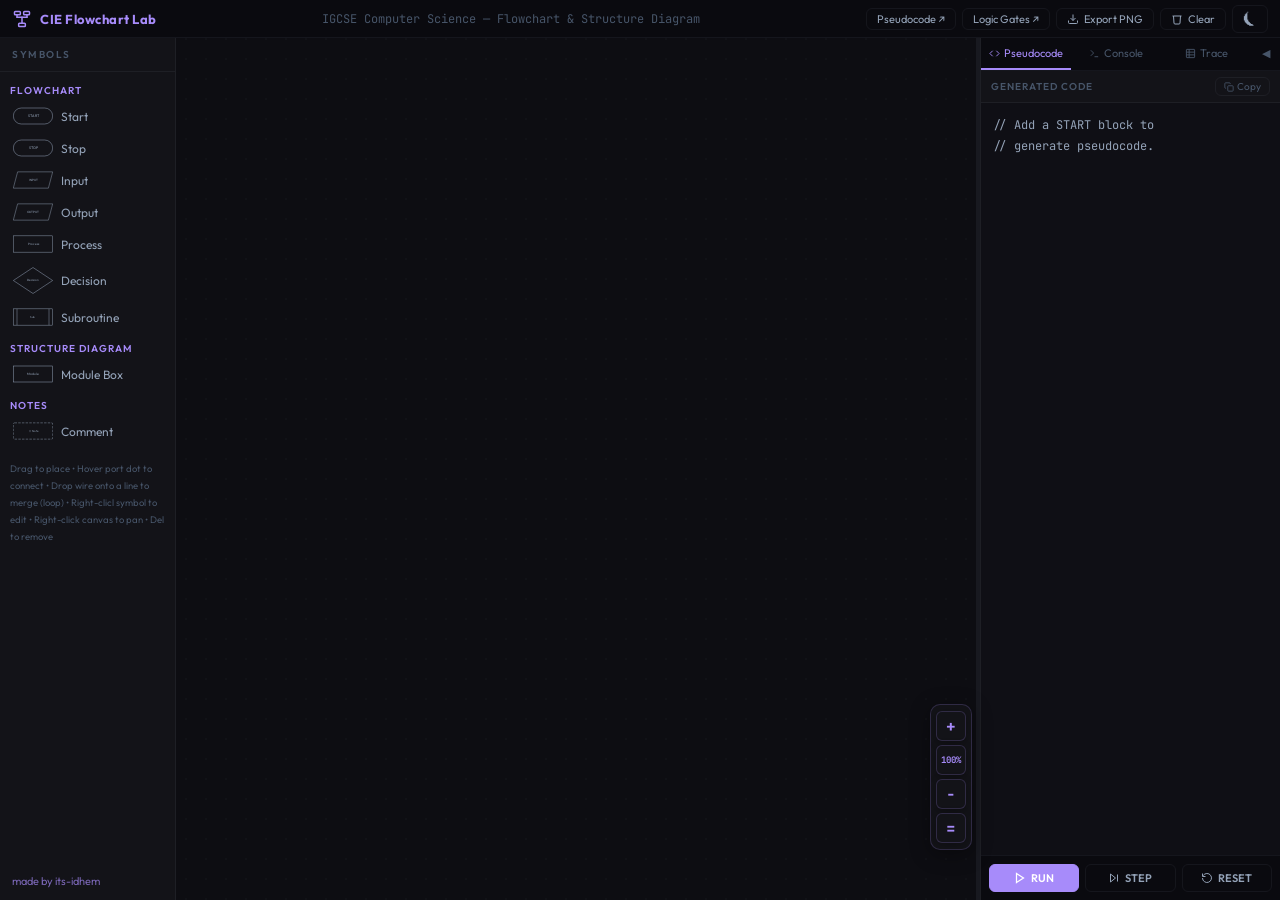
==== commit 6ed96bcb: "Update flowcharts.html" ====
--- a/src/flowcharts.html
+++ b/src/flowcharts.html
@@ -87,7 +87,7 @@
           <span>Comment</span>
         </div>
         <div class="comp-hints">
-          Drag to place • Hover port dot to connect • Drop wire onto a line to merge (loop) • Double-click to edit • Right-click canvas to pan • Del to remove
+          Drag to place • Hover port dot to connect • Drop wire onto a line to merge (loop) • Right-clicl symbol to edit • Right-click canvas to pan • Del to remove
         </div>
       </div>
     </div>
--- a/src/css/flowcharts.css
+++ b/src/css/flowcharts.css
@@ -486,6 +486,25 @@
 }
 .ctx-menu button:hover { background: var(--bg-hover); color: var(--accent); }
 
+/* all this for a hyperlink btw */
+.made-by-link {
+  position: fixed;
+  bottom: 12px;
+  left: 12px;
+  z-index: 1000; /* Ensures it stays above the canvas */
+  color: var(--accent);
+  font-size: 11px;
+  font-family: var(--font-ui);
+  text-decoration: none;
+  opacity: 0.7;
+  transition: var(--transition);
+}
+
+.made-by-link:hover {
+  opacity: 1;
+  text-decoration: underline;
+}
+
 /* ── LIGHT MODE ──────────────────────────────────────── */
 body.light-mode .node-shape { fill: #fff; }
 body.light-mode #pseudocode-out,
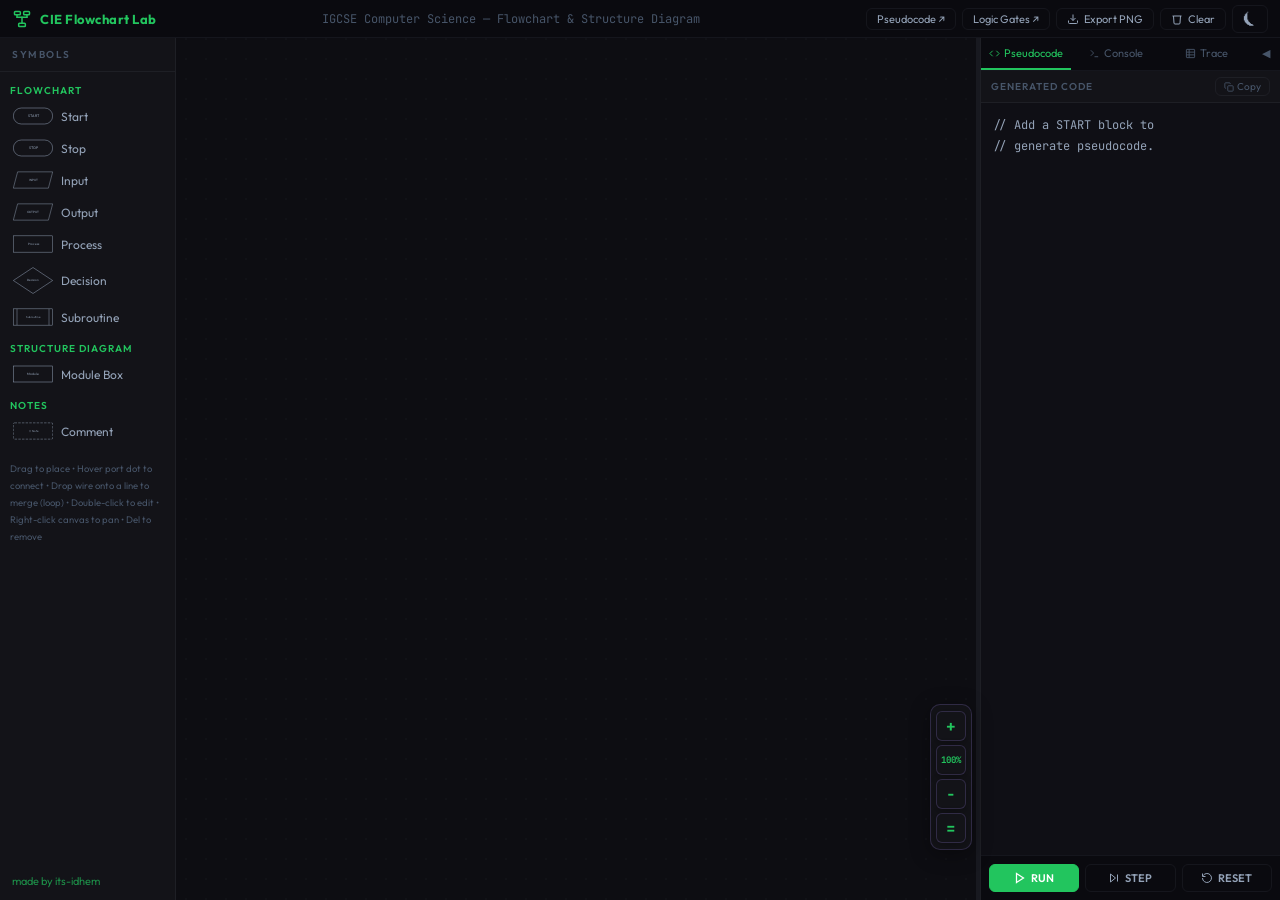
==== commit c2057040: "Update flowcharts.html" ====
--- a/src/flowcharts.html
+++ b/src/flowcharts.html
@@ -8,6 +8,111 @@
 <link rel="preconnect" href="https://fonts.gstatic.com" crossorigin>
 <link href="https://fonts.googleapis.com/css2?family=JetBrains+Mono:ital,wght@0,300;0,400;0,500;0,600;0,700;1,400&family=Outfit:wght@300;400;500;600;700&display=swap" rel="stylesheet">
 <link rel="stylesheet" href="css/flowcharts.css">
+<style>
+/* ── Green theme override ───────────────────── */
+:root {
+  --accent:       #22c55e;
+  --accent-hover: #16a34a;
+  --accent-dim:   rgba(34,197,94,0.12);
+  --green:        #86efac;
+}
+body.light-mode {
+  --accent:       #16a34a;
+  --accent-hover: #15803d;
+  --accent-dim:   rgba(22,163,74,0.12);
+  --green:        #22c55e;
+}
+
+/* ── Trash-zone highlight on left sidebar ───── */
+#left-sidebar.trash-hover {
+  background: rgba(239,68,68,0.12) !important;
+  border-right-color: #ef4444 !important;
+  transition: background 0.15s, border-color 0.15s;
+}
+#left-sidebar.trash-hover::after {
+  content: '🗑 Release to delete';
+  display: flex;
+  align-items: center;
+  justify-content: center;
+  position: absolute;
+  bottom: 0; left: 0; right: 0;
+  padding: 10px;
+  font-size: 11px;
+  color: #ef4444;
+  font-family: 'Outfit', sans-serif;
+  font-weight: 600;
+  letter-spacing: 0.03em;
+  pointer-events: none;
+}
+#left-sidebar { position: relative; }
+
+/* ── Mobile responsive ──────────────────────── */
+@media (max-width: 900px) {
+  /* Show mobile sidebar toggle */
+  #btn-mobile-sidebar { display: flex !important; }
+
+  /* Shrink / hide the title center text */
+  .title-center { display: none; }
+
+  /* Left sidebar: hidden by default on mobile, slides in */
+  #left-sidebar {
+    position: fixed !important;
+    top: 0; left: 0; bottom: 0;
+    z-index: 200;
+    transform: translateX(-100%);
+    transition: transform 0.22s cubic-bezier(0.4,0,0.2,1);
+    overflow-y: auto;
+    -webkit-overflow-scrolling: touch;
+    box-shadow: 4px 0 24px rgba(0,0,0,0.4);
+  }
+  #left-sidebar.mobile-open {
+    transform: translateX(0);
+  }
+
+  /* Right panel: collapsed by default on small screens */
+  #right-panel { display: none !important; }
+  #right-resizer { display: none !important; }
+  #zoom-controls { right: 12px !important; }
+  #btn-open-panel { display: none !important; }
+
+  /* Canvas wrapper fills remaining space */
+  #workspace { position: relative; }
+  #canvas-wrapper { width: 100% !important; }
+
+  /* Titlebar layout: logo left, actions right */
+  #titlebar { padding: 0 10px; gap: 8px; }
+  .title-actions { gap: 6px; }
+  .title-btn { padding: 5px 8px; font-size: 11px; }
+
+  /* Make port dots larger for touch */
+  .port-dot { r: 7; }
+  .port-hit  { r: 14; }
+
+  /* Mobile panel — slide-up sheet for Run/pseudocode on phone */
+  #mobile-run-bar {
+    display: flex;
+    position: fixed;
+    bottom: 0; left: 0; right: 0;
+    z-index: 150;
+    background: var(--surface, #1a1a1a);
+    border-top: 1px solid var(--border, #2a2a2a);
+    padding: 8px 12px;
+    gap: 8px;
+    justify-content: flex-end;
+    align-items: center;
+  }
+}
+
+@media (max-width: 640px) {
+  /* Extra-compact titlebar on phones */
+  #titlebar .logo span { display: none; }
+  .title-actions .title-btn:not(#btn-theme):not(#btn-mobile-sidebar) { display: none; }
+  #btn-export-png, #btn-clear { display: none !important; }
+}
+
+/* Mobile run bar (always hidden on desktop, shown on mobile) */
+#mobile-run-bar { display: none; }
+</style>
 </head>
 <body>
 
@@ -23,6 +128,9 @@
     </svg>
    CIE Flowchart Lab
   </a>
+  <button class="title-btn" id="btn-mobile-sidebar" style="display:none" title="Toggle symbols panel">
+    <svg width="14" height="14" viewBox="0 0 24 24" fill="none" stroke="currentColor" stroke-width="2"><line x1="3" y1="6" x2="21" y2="6"/><line x1="3" y1="12" x2="21" y2="12"/><line x1="3" y1="18" x2="21" y2="18"/></svg>
+  </button>
   <div class="title-center">IGCSE Computer Science — Flowchart &amp; Structure Diagram</div>
   <div class="title-actions">
     <a class="title-btn" href="pseudocode.html" style="text-decoration:none">Pseudocode ↗</a>
@@ -73,7 +181,7 @@
           <span>Decision</span>
         </div>
         <div class="comp-item" data-type="EMBEDDED">
-          <svg width="40" height="18" viewBox="0 0 130 55"><rect x="1" y="1" width="128" height="53" fill="none" stroke="currentColor" stroke-width="1.5"/><line x1="13" y1="1" x2="13" y2="54" stroke="currentColor" stroke-width="1.5"/><line x1="117" y1="1" x2="117" y2="54" stroke="currentColor" stroke-width="1.5"/><text x="65" y="28" text-anchor="middle" dominant-baseline="central" font-size="9" fill="currentColor" font-family="Outfit,sans-serif">Sub</text></svg>
+          <svg width="40" height="18" viewBox="0 0 130 55"><rect x="1" y="1" width="128" height="53" fill="none" stroke="currentColor" stroke-width="1.5"/><line x1="13" y1="1" x2="13" y2="54" stroke="currentColor" stroke-width="1.5"/><line x1="117" y1="1" x2="117" y2="54" stroke="currentColor" stroke-width="1.5"/><text x="65" y="28" text-anchor="middle" dominant-baseline="central" font-size="9" fill="currentColor" font-family="Outfit,sans-serif">Subroutine</text></svg>
           <span>Subroutine</span>
         </div>
         <div class="comp-category">Structure Diagram</div>
@@ -87,7 +195,7 @@
           <span>Comment</span>
         </div>
         <div class="comp-hints">
-          Drag to place • Hover port dot to connect • Drop wire onto a line to merge (loop) • Right-clicl symbol to edit • Right-click canvas to pan • Del to remove
+          Drag to place • Hover port dot to connect • Drop wire onto a line to merge (loop) • Double-click to edit • Right-click canvas to pan • Del to remove
         </div>
       </div>
     </div>
@@ -117,7 +225,7 @@
         <circle id="snap-ring" r="10" fill="none" stroke="var(--green)" stroke-width="2"
                 stroke-dasharray="3 2" visibility="hidden" pointer-events="none"/>
         <rect id="sel-box" x="0" y="0" width="0" height="0"
-              fill="rgba(167,139,250,0.06)" stroke="var(--accent)" stroke-width="1"
+              fill="rgba(34,197,94,0.06)" stroke="var(--accent)" stroke-width="1"
               stroke-dasharray="5 3" visibility="hidden" pointer-events="none"/>
       </svg>
 
@@ -240,6 +348,19 @@
 
 <a href="https://github.com/its-idhem" class="made-by-link">made by its-idhem</a>
 
+<!-- MOBILE RUN BAR (shown on small screens) -->
+<div id="mobile-run-bar">
+  <button class="action-btn" id="mob-btn-reset" style="padding:8px 14px;font-size:12px">
+    <svg viewBox="0 0 24 24" fill="none" stroke="currentColor" stroke-width="2" width="14" height="14"><path d="M3 12a9 9 0 101.5-5M3 3v6h6"/></svg>RESET
+  </button>
+  <button class="action-btn" id="mob-btn-step" style="padding:8px 14px;font-size:12px">
+    <svg viewBox="0 0 24 24" fill="none" stroke="currentColor" stroke-width="2" width="14" height="14"><polygon points="5 4 15 12 5 20 5 4"/><line x1="19" y1="5" x2="19" y2="19"/></svg>STEP
+  </button>
+  <button class="action-btn primary" id="mob-btn-run" style="padding:8px 18px;font-size:12px">
+    <svg viewBox="0 0 24 24" fill="none" stroke="currentColor" stroke-width="2.5" width="14" height="14"><polygon points="5 3 19 12 5 21 5 3"/></svg>RUN
+  </button>
+</div>
+
 <script src="js/flowcharts.js"></script>
 </body>
 </html>
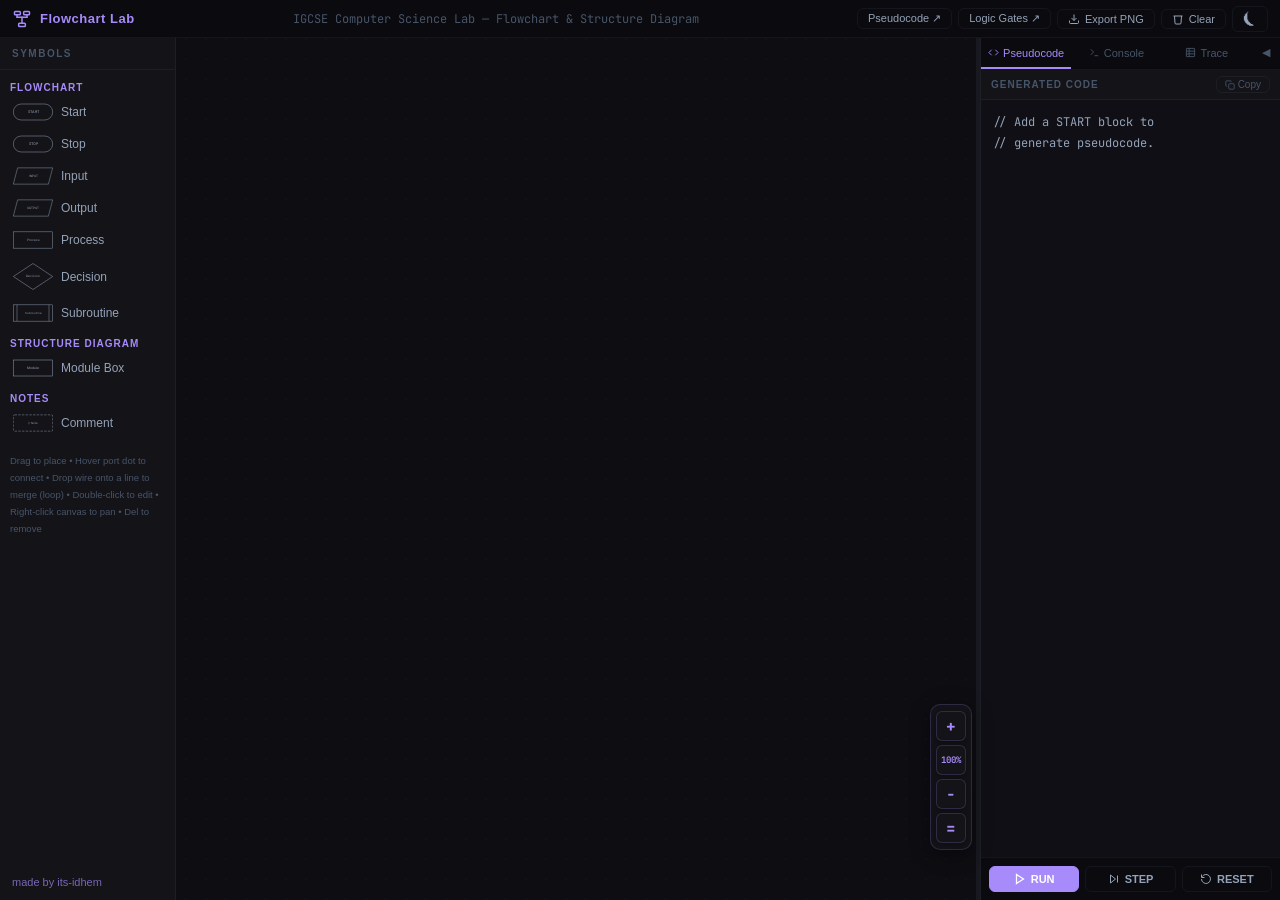
==== commit 66893206: "UI update" ====
--- a/src/flowcharts.html
+++ b/src/flowcharts.html
@@ -3,122 +3,16 @@
 <head>
 <meta charset="UTF-8">
 <meta name="viewport" content="width=device-width, initial-scale=1.0">
-<title>CIE Flowchart Lab</title>
+<title>Flowchart Lab — IGCSE Computer Science Lab</title>
 <link rel="preconnect" href="https://fonts.googleapis.com">
 <link rel="preconnect" href="https://fonts.gstatic.com" crossorigin>
-<link href="https://fonts.googleapis.com/css2?family=JetBrains+Mono:ital,wght@0,300;0,400;0,500;0,600;0,700;1,400&family=Outfit:wght@300;400;500;600;700&display=swap" rel="stylesheet">
+<link href="https://fonts.googleapis.com/css2?family=Inter:wght@300;400;500;600;700&family=JetBrains+Mono:ital,wght@0,300;0,400;0,500;0,600;0,700;1,400&family=Lora:ital,wght@0,400;0,500;0,600;0,700;1,400;1,500&display=swap" rel="stylesheet">
 <link rel="stylesheet" href="css/flowcharts.css">
-<style>
-/* ── Green theme override ───────────────────── */
-:root {
-  --accent:       #22c55e;
-  --accent-hover: #16a34a;
-  --accent-dim:   rgba(34,197,94,0.12);
-  --green:        #86efac;
-}
-body.light-mode {
-  --accent:       #16a34a;
-  --accent-hover: #15803d;
-  --accent-dim:   rgba(22,163,74,0.12);
-  --green:        #22c55e;
-}
-
-/* ── Trash-zone highlight on left sidebar ───── */
-#left-sidebar.trash-hover {
-  background: rgba(239,68,68,0.12) !important;
-  border-right-color: #ef4444 !important;
-  transition: background 0.15s, border-color 0.15s;
-}
-#left-sidebar.trash-hover::after {
-  content: '🗑 Release to delete';
-  display: flex;
-  align-items: center;
-  justify-content: center;
-  position: absolute;
-  bottom: 0; left: 0; right: 0;
-  padding: 10px;
-  font-size: 11px;
-  color: #ef4444;
-  font-family: 'Outfit', sans-serif;
-  font-weight: 600;
-  letter-spacing: 0.03em;
-  pointer-events: none;
-}
-#left-sidebar { position: relative; }
-
-/* ── Mobile responsive ──────────────────────── */
-@media (max-width: 900px) {
-  /* Show mobile sidebar toggle */
-  #btn-mobile-sidebar { display: flex !important; }
-
-  /* Shrink / hide the title center text */
-  .title-center { display: none; }
-
-  /* Left sidebar: hidden by default on mobile, slides in */
-  #left-sidebar {
-    position: fixed !important;
-    top: 0; left: 0; bottom: 0;
-    z-index: 200;
-    transform: translateX(-100%);
-    transition: transform 0.22s cubic-bezier(0.4,0,0.2,1);
-    overflow-y: auto;
-    -webkit-overflow-scrolling: touch;
-    box-shadow: 4px 0 24px rgba(0,0,0,0.4);
-  }
-  #left-sidebar.mobile-open {
-    transform: translateX(0);
-  }
-
-  /* Right panel: collapsed by default on small screens */
-  #right-panel { display: none !important; }
-  #right-resizer { display: none !important; }
-  #zoom-controls { right: 12px !important; }
-  #btn-open-panel { display: none !important; }
-
-  /* Canvas wrapper fills remaining space */
-  #workspace { position: relative; }
-  #canvas-wrapper { width: 100% !important; }
-
-  /* Titlebar layout: logo left, actions right */
-  #titlebar { padding: 0 10px; gap: 8px; }
-  .title-actions { gap: 6px; }
-  .title-btn { padding: 5px 8px; font-size: 11px; }
-
-  /* Make port dots larger for touch */
-  .port-dot { r: 7; }
-  .port-hit  { r: 14; }
-
-  /* Mobile panel — slide-up sheet for Run/pseudocode on phone */
-  #mobile-run-bar {
-    display: flex;
-    position: fixed;
-    bottom: 0; left: 0; right: 0;
-    z-index: 150;
-    background: var(--surface, #1a1a1a);
-    border-top: 1px solid var(--border, #2a2a2a);
-    padding: 8px 12px;
-    gap: 8px;
-    justify-content: flex-end;
-    align-items: center;
-  }
-}
-
-@media (max-width: 640px) {
-  /* Extra-compact titlebar on phones */
-  #titlebar .logo span { display: none; }
-  .title-actions .title-btn:not(#btn-theme):not(#btn-mobile-sidebar) { display: none; }
-  #btn-export-png, #btn-clear { display: none !important; }
-}
-
-/* Mobile run bar (always hidden on desktop, shown on mobile) */
-#mobile-run-bar { display: none; }
-</style>
 </head>
 <body>
 
-<!-- TITLE BAR -->
 <div id="titlebar">
-  <a class="logo" href="https://its-idhem.github.io/IGCSE-CompSci-Lab/">
+  <a class="logo" href="../index.html">
     <svg viewBox="0 0 24 24" fill="none" stroke="var(--accent)" stroke-width="1.8" stroke-linecap="round" stroke-linejoin="round" style="width: 20px; height: 20px;">
       <rect x="3" y="3" width="7" height="4" rx="1"/>
       <rect x="14" y="3" width="7" height="4" rx="1"/>
@@ -126,12 +20,9 @@
       <line x1="6" y1="7" x2="6" y2="10"/><line x1="18" y1="7" x2="18" y2="10"/>
       <line x1="6" y1="10" x2="18" y2="10"/><line x1="12" y1="10" x2="12" y2="17"/>
     </svg>
-   CIE Flowchart Lab
+   Flowchart Lab
   </a>
-  <button class="title-btn" id="btn-mobile-sidebar" style="display:none" title="Toggle symbols panel">
-    <svg width="14" height="14" viewBox="0 0 24 24" fill="none" stroke="currentColor" stroke-width="2"><line x1="3" y1="6" x2="21" y2="6"/><line x1="3" y1="12" x2="21" y2="12"/><line x1="3" y1="18" x2="21" y2="18"/></svg>
-  </button>
-  <div class="title-center">IGCSE Computer Science — Flowchart &amp; Structure Diagram</div>
+  <div class="title-center">IGCSE Computer Science Lab — Flowchart &amp; Structure Diagram</div>
   <div class="title-actions">
     <a class="title-btn" href="pseudocode.html" style="text-decoration:none">Pseudocode ↗</a>
     <a class="title-btn" href="logic-gates.html" style="text-decoration:none">Logic Gates ↗</a>
@@ -147,51 +38,49 @@
   </div>
 </div>
 
-<!-- APP -->
 <div id="app">
   <div id="workspace">
 
-    <!-- LEFT SIDEBAR -->
     <div id="left-sidebar">
       <div class="sidebar-header">Symbols</div>
       <div id="component-library">
         <div class="comp-category">Flowchart</div>
         <div class="comp-item" data-type="START">
-          <svg width="40" height="18" viewBox="0 0 120 50"><rect x="1" y="1" width="118" height="48" rx="24" fill="none" stroke="currentColor" stroke-width="1.5"/><text x="60" y="25" text-anchor="middle" dominant-baseline="central" font-size="11" fill="currentColor" font-family="Outfit,sans-serif">START</text></svg>
+          <svg width="40" height="18" viewBox="0 0 120 50"><rect x="1" y="1" width="118" height="48" rx="24" fill="none" stroke="currentColor" stroke-width="1.5"/><text x="60" y="25" text-anchor="middle" dominant-baseline="central" font-size="11" fill="currentColor" font-family="Inter,sans-serif">START</text></svg>
           <span>Start</span>
         </div>
         <div class="comp-item" data-type="STOP">
-          <svg width="40" height="18" viewBox="0 0 120 50"><rect x="1" y="1" width="118" height="48" rx="24" fill="none" stroke="currentColor" stroke-width="1.5"/><text x="60" y="25" text-anchor="middle" dominant-baseline="central" font-size="11" fill="currentColor" font-family="Outfit,sans-serif">STOP</text></svg>
+          <svg width="40" height="18" viewBox="0 0 120 50"><rect x="1" y="1" width="118" height="48" rx="24" fill="none" stroke="currentColor" stroke-width="1.5"/><text x="60" y="25" text-anchor="middle" dominant-baseline="central" font-size="11" fill="currentColor" font-family="Inter,sans-serif">STOP</text></svg>
           <span>Stop</span>
         </div>
         <div class="comp-item" data-type="INPUT">
-          <svg width="40" height="18" viewBox="0 0 130 55"><polygon points="15,1 129,1 115,54 1,54" fill="none" stroke="currentColor" stroke-width="1.5"/><text x="65" y="28" text-anchor="middle" dominant-baseline="central" font-size="10" fill="currentColor" font-family="Outfit,sans-serif">INPUT</text></svg>
+          <svg width="40" height="18" viewBox="0 0 130 55"><polygon points="15,1 129,1 115,54 1,54" fill="none" stroke="currentColor" stroke-width="1.5"/><text x="65" y="28" text-anchor="middle" dominant-baseline="central" font-size="10" fill="currentColor" font-family="Inter,sans-serif">INPUT</text></svg>
           <span>Input</span>
         </div>
         <div class="comp-item" data-type="OUTPUT">
-          <svg width="40" height="18" viewBox="0 0 130 55"><polygon points="15,1 129,1 115,54 1,54" fill="none" stroke="currentColor" stroke-width="1.5"/><text x="65" y="28" text-anchor="middle" dominant-baseline="central" font-size="10" fill="currentColor" font-family="Outfit,sans-serif">OUTPUT</text></svg>
+          <svg width="40" height="18" viewBox="0 0 130 55"><polygon points="15,1 129,1 115,54 1,54" fill="none" stroke="currentColor" stroke-width="1.5"/><text x="65" y="28" text-anchor="middle" dominant-baseline="central" font-size="10" fill="currentColor" font-family="Inter,sans-serif">OUTPUT</text></svg>
           <span>Output</span>
         </div>
         <div class="comp-item" data-type="PROCESS">
-          <svg width="40" height="18" viewBox="0 0 130 55"><rect x="1" y="1" width="128" height="53" fill="none" stroke="currentColor" stroke-width="1.5"/><text x="65" y="28" text-anchor="middle" dominant-baseline="central" font-size="10" fill="currentColor" font-family="Outfit,sans-serif">Process</text></svg>
+          <svg width="40" height="18" viewBox="0 0 130 55"><rect x="1" y="1" width="128" height="53" fill="none" stroke="currentColor" stroke-width="1.5"/><text x="65" y="28" text-anchor="middle" dominant-baseline="central" font-size="10" fill="currentColor" font-family="Inter,sans-serif">Process</text></svg>
           <span>Process</span>
         </div>
         <div class="comp-item" data-type="DECISION">
-          <svg width="40" height="27" viewBox="0 0 120 80"><polygon points="60,1 119,40 60,79 1,40" fill="none" stroke="currentColor" stroke-width="1.5"/><text x="60" y="40" text-anchor="middle" dominant-baseline="central" font-size="9" fill="currentColor" font-family="Outfit,sans-serif">Decision</text></svg>
+          <svg width="40" height="27" viewBox="0 0 120 80"><polygon points="60,1 119,40 60,79 1,40" fill="none" stroke="currentColor" stroke-width="1.5"/><text x="60" y="40" text-anchor="middle" dominant-baseline="central" font-size="9" fill="currentColor" font-family="Inter,sans-serif">Decision</text></svg>
           <span>Decision</span>
         </div>
         <div class="comp-item" data-type="EMBEDDED">
-          <svg width="40" height="18" viewBox="0 0 130 55"><rect x="1" y="1" width="128" height="53" fill="none" stroke="currentColor" stroke-width="1.5"/><line x1="13" y1="1" x2="13" y2="54" stroke="currentColor" stroke-width="1.5"/><line x1="117" y1="1" x2="117" y2="54" stroke="currentColor" stroke-width="1.5"/><text x="65" y="28" text-anchor="middle" dominant-baseline="central" font-size="9" fill="currentColor" font-family="Outfit,sans-serif">Subroutine</text></svg>
+          <svg width="40" height="18" viewBox="0 0 130 55"><rect x="1" y="1" width="128" height="53" fill="none" stroke="currentColor" stroke-width="1.5"/><line x1="13" y1="1" x2="13" y2="54" stroke="currentColor" stroke-width="1.5"/><line x1="117" y1="1" x2="117" y2="54" stroke="currentColor" stroke-width="1.5"/><text x="65" y="28" text-anchor="middle" dominant-baseline="central" font-size="9" fill="currentColor" font-family="Inter,sans-serif">Subroutine</text></svg>
           <span>Subroutine</span>
         </div>
         <div class="comp-category">Structure Diagram</div>
         <div class="comp-item" data-type="MODULE">
-          <svg width="40" height="18" viewBox="0 0 120 50"><rect x="1" y="1" width="118" height="48" fill="none" stroke="currentColor" stroke-width="1.5"/><text x="60" y="25" text-anchor="middle" dominant-baseline="central" font-size="10" fill="currentColor" font-family="Outfit,sans-serif">Module</text></svg>
+          <svg width="40" height="18" viewBox="0 0 120 50"><rect x="1" y="1" width="118" height="48" fill="none" stroke="currentColor" stroke-width="1.5"/><text x="60" y="25" text-anchor="middle" dominant-baseline="central" font-size="10" fill="currentColor" font-family="Inter,sans-serif">Module</text></svg>
           <span>Module Box</span>
         </div>
         <div class="comp-category">Notes</div>
         <div class="comp-item" data-type="COMMENT">
-          <svg width="40" height="18" viewBox="0 0 130 55"><rect x="1" y="1" width="128" height="53" rx="4" fill="none" stroke="currentColor" stroke-width="1.5" stroke-dasharray="8 4"/><text x="65" y="28" text-anchor="middle" dominant-baseline="central" font-size="9" fill="currentColor" font-family="Outfit,sans-serif">// Note</text></svg>
+          <svg width="40" height="18" viewBox="0 0 130 55"><rect x="1" y="1" width="128" height="53" rx="4" fill="none" stroke="currentColor" stroke-width="1.5" stroke-dasharray="8 4"/><text x="65" y="28" text-anchor="middle" dominant-baseline="central" font-size="9" fill="currentColor" font-family="Inter,sans-serif">// Note</text></svg>
           <span>Comment</span>
         </div>
         <div class="comp-hints">
@@ -200,7 +89,6 @@
       </div>
     </div>
 
-    <!-- CANVAS AREA -->
     <div id="canvas-wrapper">
       <svg id="canvas" viewBox="0 0 3000 2000" width="3000" height="2000" xmlns="http://www.w3.org/2000/svg">
         <defs>
@@ -225,16 +113,14 @@
         <circle id="snap-ring" r="10" fill="none" stroke="var(--green)" stroke-width="2"
                 stroke-dasharray="3 2" visibility="hidden" pointer-events="none"/>
         <rect id="sel-box" x="0" y="0" width="0" height="0"
-              fill="rgba(34,197,94,0.06)" stroke="var(--accent)" stroke-width="1"
+              fill="rgba(139,168,122,0.06)" stroke="var(--accent)" stroke-width="1"
               stroke-dasharray="5 3" visibility="hidden" pointer-events="none"/>
       </svg>
 
     </div>
 
-    <!-- RESIZER -->
     <div id="right-resizer"></div>
 
-    <!-- ZOOM CONTROLS — between resizer and right panel, moves with panel -->
     <div id="zoom-controls">
       <button class="zoom-btn" id="btn-zi" title="Zoom in">+</button>
       <span class="zoom-btn zoom-label" id="zoom-label">100%</span>
@@ -242,7 +128,6 @@
       <button class="zoom-btn" id="btn-zf" title="Fit to screen">=</button>
     </div>
 
-    <!-- RIGHT PANEL -->
     <div id="right-panel">
       <div id="rp-tabs">
         <button class="rp-tab active" data-tab="pseudocode">
@@ -304,17 +189,15 @@
           <svg viewBox="0 0 24 24" fill="none" stroke="currentColor" stroke-width="2"><path d="M3 12a9 9 0 101.5-5M3 3v6h6"/></svg>RESET
         </button>
       </div>
-    </div><!-- /#right-panel -->
+    </div>
 
     <button id="btn-open-panel" title="Open panel">▶</button>
 
   </div>
 </div>
 
-<!-- DRAG GHOST -->
 <svg id="drag-ghost" style="display:none;position:fixed;pointer-events:none;z-index:999;opacity:0.8;" xmlns="http://www.w3.org/2000/svg"></svg>
 
-<!-- EMBEDDED MODAL -->
 <div id="embedded-overlay" style="display:none">
   <div id="embedded-modal">
     <div class="modal-header">
@@ -330,10 +213,8 @@
   </div>
 </div>
 
-<!-- INLINE TEXT EDITOR -->
 <div id="inline-edit" style="display:none"><input id="inline-input" type="text" autocomplete="off" spellcheck="false"></div>
 
-<!-- BRANCH LABEL MODAL -->
 <div id="branch-label-overlay" style="display:none">
   <div id="branch-label-modal">
     <div class="blm-title">Label this connection</div>
@@ -348,19 +229,6 @@
 
 <a href="https://github.com/its-idhem" class="made-by-link">made by its-idhem</a>
 
-<!-- MOBILE RUN BAR (shown on small screens) -->
-<div id="mobile-run-bar">
-  <button class="action-btn" id="mob-btn-reset" style="padding:8px 14px;font-size:12px">
-    <svg viewBox="0 0 24 24" fill="none" stroke="currentColor" stroke-width="2" width="14" height="14"><path d="M3 12a9 9 0 101.5-5M3 3v6h6"/></svg>RESET
-  </button>
-  <button class="action-btn" id="mob-btn-step" style="padding:8px 14px;font-size:12px">
-    <svg viewBox="0 0 24 24" fill="none" stroke="currentColor" stroke-width="2" width="14" height="14"><polygon points="5 4 15 12 5 20 5 4"/><line x1="19" y1="5" x2="19" y2="19"/></svg>STEP
-  </button>
-  <button class="action-btn primary" id="mob-btn-run" style="padding:8px 18px;font-size:12px">
-    <svg viewBox="0 0 24 24" fill="none" stroke="currentColor" stroke-width="2.5" width="14" height="14"><polygon points="5 3 19 12 5 21 5 3"/></svg>RUN
-  </button>
-</div>
-
 <script src="js/flowcharts.js"></script>
 </body>
 </html>
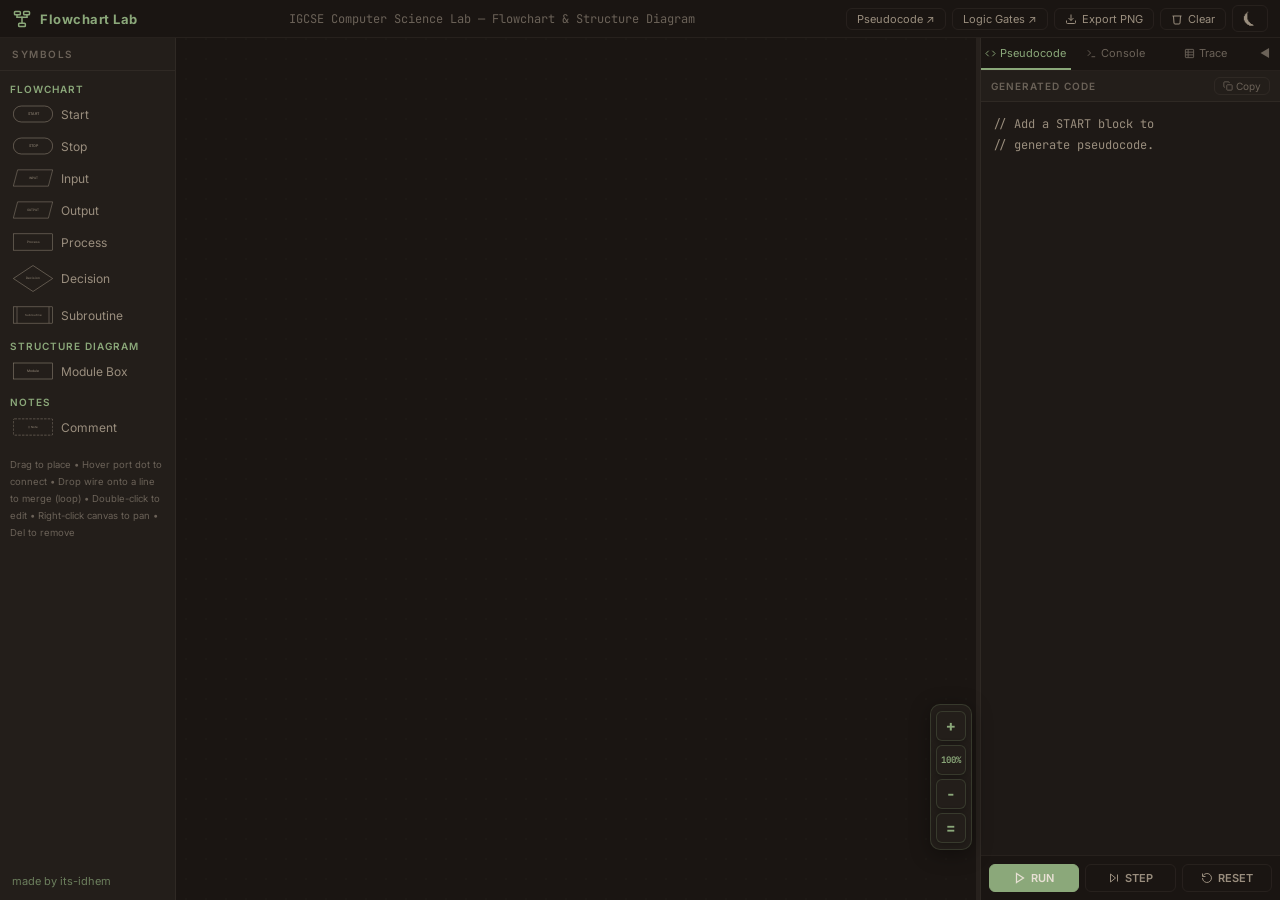
==== commit 0cf3df6a: "Favicons" ====
--- a/src/flowcharts.html
+++ b/src/flowcharts.html
@@ -8,6 +8,7 @@
 <link rel="preconnect" href="https://fonts.gstatic.com" crossorigin>
 <link href="https://fonts.googleapis.com/css2?family=Inter:wght@300;400;500;600;700&family=JetBrains+Mono:ital,wght@0,300;0,400;0,500;0,600;0,700;1,400&family=Lora:ital,wght@0,400;0,500;0,600;0,700;1,400;1,500&display=swap" rel="stylesheet">
 <link rel="stylesheet" href="css/flowcharts.css">
+<link rel="icon" type="image/svg+xml" href="../assets/img/favicon-flowchart.svg">
 </head>
 <body>
 
@@ -231,4 +232,4 @@
 
 <script src="js/flowcharts.js"></script>
 </body>
-</html>
+</html>
--- a/src/css/flowcharts.css
+++ b/src/css/flowcharts.css
@@ -1,57 +1,53 @@
-/* CIE Flowchart Lab — flowcharts.css (v5) */
-
-/* ── THEME VARIABLES ─────────────────────────────────── */
 :root {
-  --bg-main:       #0d0d12;
-  --bg-panel:      #131318;
-  --bg-editor:     #0f0f15;
-  --bg-sidebar:    #0a0a0f;
-  --bg-hover:      #1a1a24;
-  --bg-active:     #1e1e2e;
-  --accent:        #a78bfa;
-  --accent-dim:    rgba(167,139,250,0.15);
-  --accent-glow:   rgba(167,139,250,0.25);
-  --green:         #22c55e;
-  --red:           #f87171;
-  --yellow:        #fbbf24;
-  --cyan:          #67e8f9;
-  --text-primary:  #e2e8f0;
-  --text-secondary:#94a3b8;
-  --text-muted:    #475569;
-  --border:        rgba(148,163,184,0.08);
-  --border-bright: rgba(167,139,250,0.2);
-  --scrollbar:     rgba(100,100,140,0.2);
+  --bg-main:       #1A1512;
+  --bg-panel:      #231E1A;
+  --bg-editor:     #1E1916;
+  --bg-sidebar:    #1A1512;
+  --bg-hover:      #2A2420;
+  --bg-active:     #332C27;
+  --accent:        #8BA87A;
+  --accent-dim:    rgba(139,168,122,0.12);
+  --accent-glow:   rgba(139,168,122,0.2);
+  --green:         #8BA87A;
+  --red:           #C06060;
+  --yellow:        #C4A040;
+  --cyan:          #7A9BAA;
+  --text-primary:  #E8E0D4;
+  --text-secondary:#9A8E7E;
+  --text-muted:    #6B6258;
+  --border:        rgba(154,142,126,0.1);
+  --border-bright: rgba(139,168,122,0.2);
+  --scrollbar:     rgba(139,168,122,0.12);
   --font-mono:     'JetBrains Mono','Fira Code',monospace;
-  --font-ui:       'Outfit',sans-serif;
+  --font-ui:       'Inter',-apple-system,sans-serif;
   --radius:        6px;
   --transition:    0.15s cubic-bezier(0.4,0,0.2,1);
-  --canvas-grid:   rgba(148,163,184,0.07);
+  --canvas-grid:   rgba(154,142,126,0.06);
 }
 
 body.light-mode {
-  --bg-main:       #f8fafc;
-  --bg-panel:      #f0f0f5;
-  --bg-editor:     #ffffff;
-  --bg-sidebar:    #e8e8f0;
-  --bg-hover:      #ede9fb;
-  --bg-active:     #d8d8ee;
-  --accent:        #7c3aed;
-  --accent-dim:    rgba(124,58,237,0.12);
-  --accent-glow:   rgba(124,58,237,0.2);
-  --green:         #15803d;
-  --red:           #dc2626;
-  --yellow:        #b45309;
-  --cyan:          #0369a1;
-  --text-primary:  #1e1b2e;
-  --text-secondary:#4a4a6a;
-  --text-muted:    #7a7a9a;
-  --border:        rgba(0,0,0,0.08);
-  --border-bright: rgba(124,58,237,0.25);
-  --scrollbar:     rgba(0,0,0,0.12);
-  --canvas-grid:   rgba(0,0,60,0.06);
-}
-
-/* ── RESET ───────────────────────────────────────────── */
+  --bg-main:       #FDF8F0;
+  --bg-panel:      #F5F0E6;
+  --bg-editor:     #FFFFFF;
+  --bg-sidebar:    #F0EBE0;
+  --bg-hover:      #E8F0E4;
+  --bg-active:     #D0E0C8;
+  --accent:        #5A7A4A;
+  --accent-dim:    rgba(90,122,74,0.1);
+  --accent-glow:   rgba(90,122,74,0.15);
+  --green:         #5A7A4A;
+  --red:           #A04040;
+  --yellow:        #8A7A2A;
+  --cyan:          #4A7A8A;
+  --text-primary:  #2A2420;
+  --text-secondary:#5A524A;
+  --text-muted:    #8A827A;
+  --border:        rgba(42,36,32,0.08);
+  --border-bright: rgba(90,122,74,0.2);
+  --scrollbar:     rgba(42,36,32,0.1);
+  --canvas-grid:   rgba(42,36,32,0.04);
+}
+
 *,*::before,*::after { box-sizing:border-box; margin:0; padding:0; }
 ::-webkit-scrollbar { width:6px; height:6px; }
 ::-webkit-scrollbar-track { background:transparent; }
@@ -62,7 +58,6 @@
   font-family:var(--font-ui); overflow:hidden; font-size:14px; user-select:none;
 }
 
-/* ── TITLEBAR ────────────────────────────────────────── */
 #titlebar {
   position:fixed; top:0; left:0; right:0; height:38px;
   background:var(--bg-sidebar); border-bottom:1px solid var(--border);
@@ -90,11 +85,9 @@
 .title-btn:hover { background:var(--bg-hover); color:var(--text-primary); border-color:var(--border-bright); }
 #btn-theme { font-size:14px; padding:4px 10px; }
 
-/* ── LAYOUT ──────────────────────────────────────────── */
 #app { display:flex; flex-direction:column; height:100vh; padding-top:38px; }
 #workspace { display:flex; flex:1; overflow:hidden; position:relative; }
 
-/* ── LEFT SIDEBAR ────────────────────────────────────── */
 #left-sidebar {
   width:176px; flex-shrink:0; background:var(--bg-panel);
   border-right:1px solid var(--border); display:flex; flex-direction:column; overflow:hidden;
@@ -122,7 +115,6 @@
 .comp-item span { white-space:nowrap; overflow:hidden; text-overflow:ellipsis; }
 .comp-hints { font-size:9.5px; color:var(--text-muted); padding:12px 4px 4px; line-height:1.8; }
 
-/* ── CANVAS WRAPPER ──────────────────────────────────── */
 #canvas-wrapper {
   flex:1; overflow:scroll; background:var(--bg-main);
   cursor:default; position:relative;
@@ -131,7 +123,6 @@
 #canvas-wrapper::-webkit-scrollbar-thumb { background:var(--scrollbar); border-radius:4px; }
 #canvas { display:block; }
 
-/* ── NODE SHAPES ─────────────────────────────────────── */
 .node-group { cursor:move; }
 
 .node-shape {
@@ -154,8 +145,8 @@
 .node-group.selected .node-bar { stroke: var(--accent); }
 .node-group.active-exec .node-shape {
   stroke: var(--green);
-  fill: rgba(34,197,94,0.07);
-  filter: drop-shadow(0 0 10px rgba(34,197,94,0.35));
+  fill: rgba(139,168,122,0.07);
+  filter: drop-shadow(0 0 10px rgba(139,168,122,0.35));
 }
 
 .node-text {
@@ -168,8 +159,6 @@
   user-select: none;
 }
 
-/* ── PORT DOTS ───────────────────────────────────────── */
-/* FIX: pointer-events:none so clicks fall through to the port-hit circle */
 .port-dot {
   fill: var(--bg-panel);
   stroke: var(--accent);
@@ -188,7 +177,6 @@
 .node-group:hover .port-dot,
 .node-group.selected .port-dot { opacity: 1; }
 
-/* ── CONNECTIONS ─────────────────────────────────────── */
 .conn-group { cursor: pointer; }
 .conn-hit {
   fill: none;
@@ -220,14 +208,22 @@
 .conn-label-yes { fill: var(--green); }
 .conn-label-no  { fill: var(--red); }
 
-/* ── RIGHT RESIZER ───────────────────────────────────── */
+.conn-waypoint {
+  fill: var(--accent);
+  stroke: var(--bg-panel);
+  stroke-width: 1.5;
+  cursor: grab;
+  opacity: 0.85;
+  transition: r 0.1s;
+}
+.conn-waypoint:hover { r: 8; opacity: 1; }
+
 #right-resizer {
   width: 4px; flex-shrink: 0; background: var(--border);
   cursor: col-resize; transition: background 0.15s; position:relative;
 }
 #right-resizer:hover { background: var(--border-bright); }
 
-/* ── RIGHT PANEL ─────────────────────────────────────── */
 #right-panel {
   width: 300px; min-width: 220px; max-width: 520px; flex-shrink: 0;
   background: var(--bg-panel); border-left: 1px solid var(--border);
@@ -301,7 +297,7 @@
 }
 #c-input:disabled { opacity: 0.35; }
 #c-submit {
-  background: var(--accent); border: none; color: #fff; border-radius: var(--radius);
+  background: var(--accent); border: none; color: var(--bg-base); border-radius: var(--radius);
   font-family: var(--font-mono); font-size: 12px; padding: 2px 9px; cursor: pointer;
 }
 #c-submit:disabled { opacity: 0.35; cursor: default; }
@@ -330,13 +326,12 @@
   border-radius: var(--radius); cursor: pointer; transition: var(--transition);
 }
 .action-btn:hover { background: var(--bg-hover); color: var(--text-primary); border-color: var(--border-bright); }
-.action-btn.primary { background: var(--accent); border-color: var(--accent); color: #fff; }
+.action-btn.primary { background: var(--accent); border-color: var(--accent); color: var(--bg-base); }
 .action-btn.primary:hover { filter: brightness(1.12); }
 .action-btn svg { width: 12px; height: 12px; }
 .action-btn.waiting { animation: pulse-anim 0.8s infinite; }
 @keyframes pulse-anim { 0%,100%{opacity:1}50%{opacity:0.4} }
 
-/* ── PANEL OPEN BUTTON (shown when panel is collapsed) ── */
 #btn-open-panel {
   display: none;
   position: fixed;
@@ -356,9 +351,8 @@
   transition: var(--transition);
   padding: 0;
 }
-#btn-open-panel:hover { background: var(--accent); color: #fff; }
-
-/* ── ZOOM CONTROLS — fixed floating widget ───────────── */
+#btn-open-panel:hover { background: var(--accent); color: var(--bg-base); }
+
 #zoom-controls {
   position: fixed;
   bottom: 50px;
@@ -382,10 +376,9 @@
   display: flex; align-items: center; justify-content: center;
   transition: var(--transition); box-shadow: 0 2px 8px rgba(0,0,0,0.3);
 }
-.zoom-btn:hover { background: var(--accent); color: #fff; border-color: var(--accent); }
+.zoom-btn:hover { background: var(--accent); color: var(--bg-base); border-color: var(--accent); }
 .zoom-label { font-size: 9px !important; cursor: default !important; pointer-events: none; }
 
-/* ── BRANCH LABEL MODAL ──────────────────────────────── */
 #branch-label-overlay {
   position: fixed; inset: 0; z-index: 600;
   display: flex; align-items: center; justify-content: center;
@@ -414,9 +407,9 @@
   background: var(--bg-active); color: var(--text-primary);
 }
 .blm-btn.yes { color: var(--green); border-color: var(--green); }
-.blm-btn.yes:hover { background: var(--green); color: #fff; }
+.blm-btn.yes:hover { background: var(--green); color: var(--bg-base); }
 .blm-btn.no  { color: var(--red);   border-color: var(--red);   }
-.blm-btn.no:hover  { background: var(--red); color: #fff; }
+.blm-btn.no:hover  { background: var(--red); color: var(--bg-base); }
 .blm-cancel {
   font-size: 11px; color: var(--text-muted); background: transparent;
   border: none; cursor: pointer; padding: 2px 8px; border-radius: var(--radius);
@@ -424,7 +417,6 @@
 }
 .blm-cancel:hover { color: var(--text-primary); background: var(--bg-hover); }
 
-/* ── MODALS ──────────────────────────────────────────── */
 #embedded-overlay {
   position: fixed; inset: 0; background: rgba(0,0,0,0.6);
   display: flex; align-items: center; justify-content: center;
@@ -458,10 +450,9 @@
   cursor: pointer; transition: var(--transition);
 }
 .modal-btn:hover { background: var(--bg-hover); color: var(--text-primary); border-color: var(--border-bright); }
-.modal-btn.accent { background: var(--accent); border-color: var(--accent); color: #fff; }
+.modal-btn.accent { background: var(--accent); border-color: var(--accent); color: var(--bg-base); }
 .modal-btn.accent:hover { filter: brightness(1.1); }
 
-/* ── INLINE EDITOR ───────────────────────────────────── */
 #inline-edit { position: fixed; z-index: 300; }
 #inline-input {
   background: var(--bg-active); border: 1.5px solid var(--accent);
@@ -471,7 +462,6 @@
   width: 100%; min-width: 80px; box-shadow: 0 4px 16px rgba(0,0,0,0.3);
 }
 
-/* ── CONTEXT MENU ────────────────────────────────────── */
 .ctx-menu {
   background: var(--bg-panel); border: 1px solid var(--border-bright);
   border-radius: var(--radius); padding: 4px;
@@ -486,12 +476,11 @@
 }
 .ctx-menu button:hover { background: var(--bg-hover); color: var(--accent); }
 
-/* all this for a hyperlink btw */
 .made-by-link {
   position: fixed;
   bottom: 12px;
   left: 12px;
-  z-index: 1000; /* Ensures it stays above the canvas */
+  z-index: 1000;
   color: var(--accent);
   font-size: 11px;
   font-family: var(--font-ui);
@@ -499,17 +488,15 @@
   opacity: 0.7;
   transition: var(--transition);
 }
-
 .made-by-link:hover {
   opacity: 1;
   text-decoration: underline;
 }
 
-/* ── LIGHT MODE ──────────────────────────────────────── */
 body.light-mode .node-shape { fill: #fff; }
 body.light-mode #pseudocode-out,
 body.light-mode #console-out { background: #fff; }
-/* ── COMMENT BOX ─────────────────────────────────────── */
+
 .comment-shape {
   fill: var(--bg-panel);
   stroke: var(--text-muted);
@@ -531,18 +518,175 @@
   word-wrap: break-word;
   white-space: pre-wrap;
 }
-
-/* Comment resize handle */
 .comment-resize {
   fill: var(--text-muted);
   opacity: 0.45;
   cursor: nwse-resize;
 }
 .comment-resize:hover { opacity: 1; fill: var(--accent); }
-
-/* Comment selection highlight */
 .node-group.selected .comment-shape {
   stroke: var(--accent);
   stroke-width: 2;
   stroke-dasharray: 8 4;
 }
+
+* { -webkit-tap-highlight-color: transparent; }
+#canvas-wrapper { touch-action: none; }
+#canvas, .node-group, .port-hit { touch-action: none; }
+
+#place-hint {
+  display: none;
+  position: fixed;
+  top: 48px;
+  left: 50%;
+  transform: translateX(-50%);
+  background: var(--accent);
+  color: var(--bg-base);
+  font-size: 12px;
+  font-weight: 700;
+  font-family: var(--font-ui);
+  padding: 6px 18px;
+  border-radius: 20px;
+  z-index: 500;
+  pointer-events: all;
+  white-space: nowrap;
+  box-shadow: 0 2px 12px rgba(139,168,122,0.4);
+  cursor: pointer;
+  opacity: 0;
+  transition: opacity 0.3s ease;
+}
+#place-hint.visible { display: block; opacity: 1; }
+
+#mobile-backdrop {
+  display: none;
+  position: fixed;
+  inset: 0;
+  background: rgba(0,0,0,0.5);
+  z-index: 140;
+  backdrop-filter: blur(2px);
+}
+#mobile-backdrop.visible { display: block; }
+
+#mobile-nav {
+  display: none;
+  position: fixed;
+  bottom: 8px;
+  left: 50%;
+  transform: translateX(-50%);
+  z-index: 300;
+  gap: 4px;
+  background: var(--bg-panel);
+  border: 1px solid var(--border-bright);
+  border-radius: 28px;
+  padding: 5px 8px;
+  box-shadow: 0 4px 24px rgba(0,0,0,0.5);
+  align-items: center;
+}
+.mobile-nav-btn {
+  background: transparent;
+  border: none;
+  color: var(--text-secondary);
+  font-family: var(--font-ui);
+  font-size: 11px;
+  font-weight: 500;
+  padding: 7px 14px;
+  border-radius: 22px;
+  cursor: pointer;
+  display: flex;
+  align-items: center;
+  gap: 5px;
+  transition: var(--transition);
+  white-space: nowrap;
+  -webkit-user-select: none;
+  user-select: none;
+}
+.mobile-nav-btn.active {
+  background: var(--accent-dim);
+  color: var(--accent);
+}
+.mobile-nav-btn:active { opacity: 0.7; }
+
+.sidebar-drag-handle {
+  display: none;
+  width: 36px;
+  height: 4px;
+  background: var(--border-bright);
+  border-radius: 2px;
+  margin: 8px auto 0;
+  flex-shrink: 0;
+}
+
+@keyframes port-pulse {
+  0%,100% { r: 5; opacity: 1; }
+  50%      { r: 9; opacity: 0.6; }
+}
+.port-dot.port-pending {
+  opacity: 1 !important;
+  stroke: var(--accent) !important;
+  fill:   var(--accent) !important;
+  animation: port-pulse 0.9s ease-in-out infinite;
+  filter: drop-shadow(0 0 5px var(--accent));
+}
+
+@media (max-width: 900px) {
+  .title-center { display: none; }
+  #right-panel  { width: 240px; }
+}
+
+@media (max-width: 640px) {
+  #titlebar { overflow: hidden; }
+  .title-actions {
+    overflow-x: auto;
+    -webkit-overflow-scrolling: touch;
+    scrollbar-width: none;
+  }
+  .title-actions::-webkit-scrollbar { display: none; }
+  .title-center { display: none; }
+
+  #left-sidebar, #right-panel {
+    position: fixed !important;
+    bottom: 0; left: 0; right: 0;
+    width: 100% !important;
+    max-width: 100% !important;
+    min-width: 0 !important;
+    height: 55vh;
+    min-height: 220px;
+    z-index: 150;
+    border: none;
+    border-top: 1px solid var(--border-bright);
+    border-radius: 16px 16px 0 0;
+    transform: translateY(110%);
+    transition: transform 0.3s cubic-bezier(0.4,0,0.2,1);
+    flex-direction: column;
+    overflow: hidden;
+  }
+  #left-sidebar.mobile-open,
+  #right-panel.mobile-open  { transform: translateY(0); }
+
+  #right-panel { display: flex; }
+
+  .sidebar-drag-handle { display: block; }
+
+  #sidebar-resizer, #right-resizer { display: none; }
+  #btn-open-panel { display: none !important; }
+
+  #canvas-wrapper { flex: 1; }
+
+  #mobile-nav { display: flex; }
+
+  #zoom-controls {
+    right: 12px !important;
+    bottom: 52px !important;
+  }
+
+  .port-hit { r: 14; }
+
+  .comp-item { padding: 8px 6px; }
+
+  .made-by-link { display: none; }
+}
+
+@media (max-width: 400px) {
+  .title-btn { padding: 3px 6px; font-size: 10px; }
+  #titlebar  { gap: 8px; padding: 0 8px; }
+}
